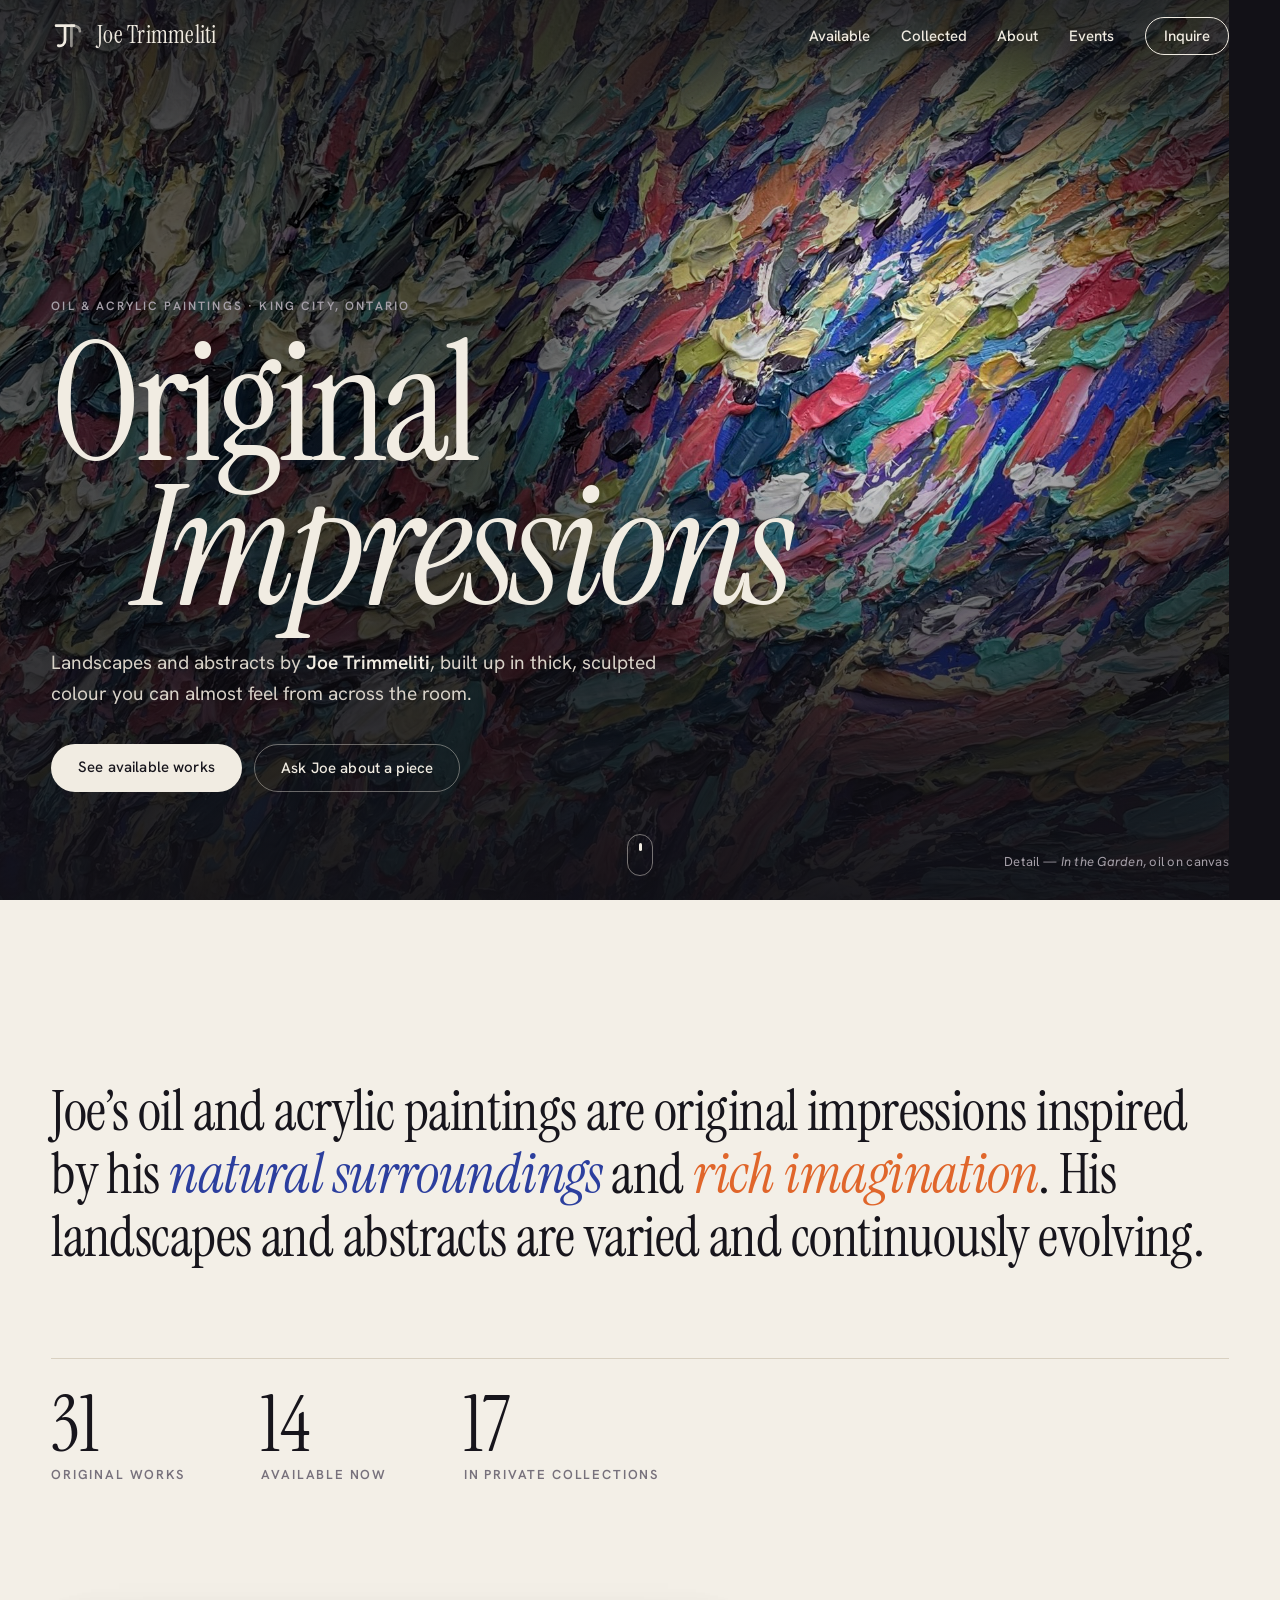
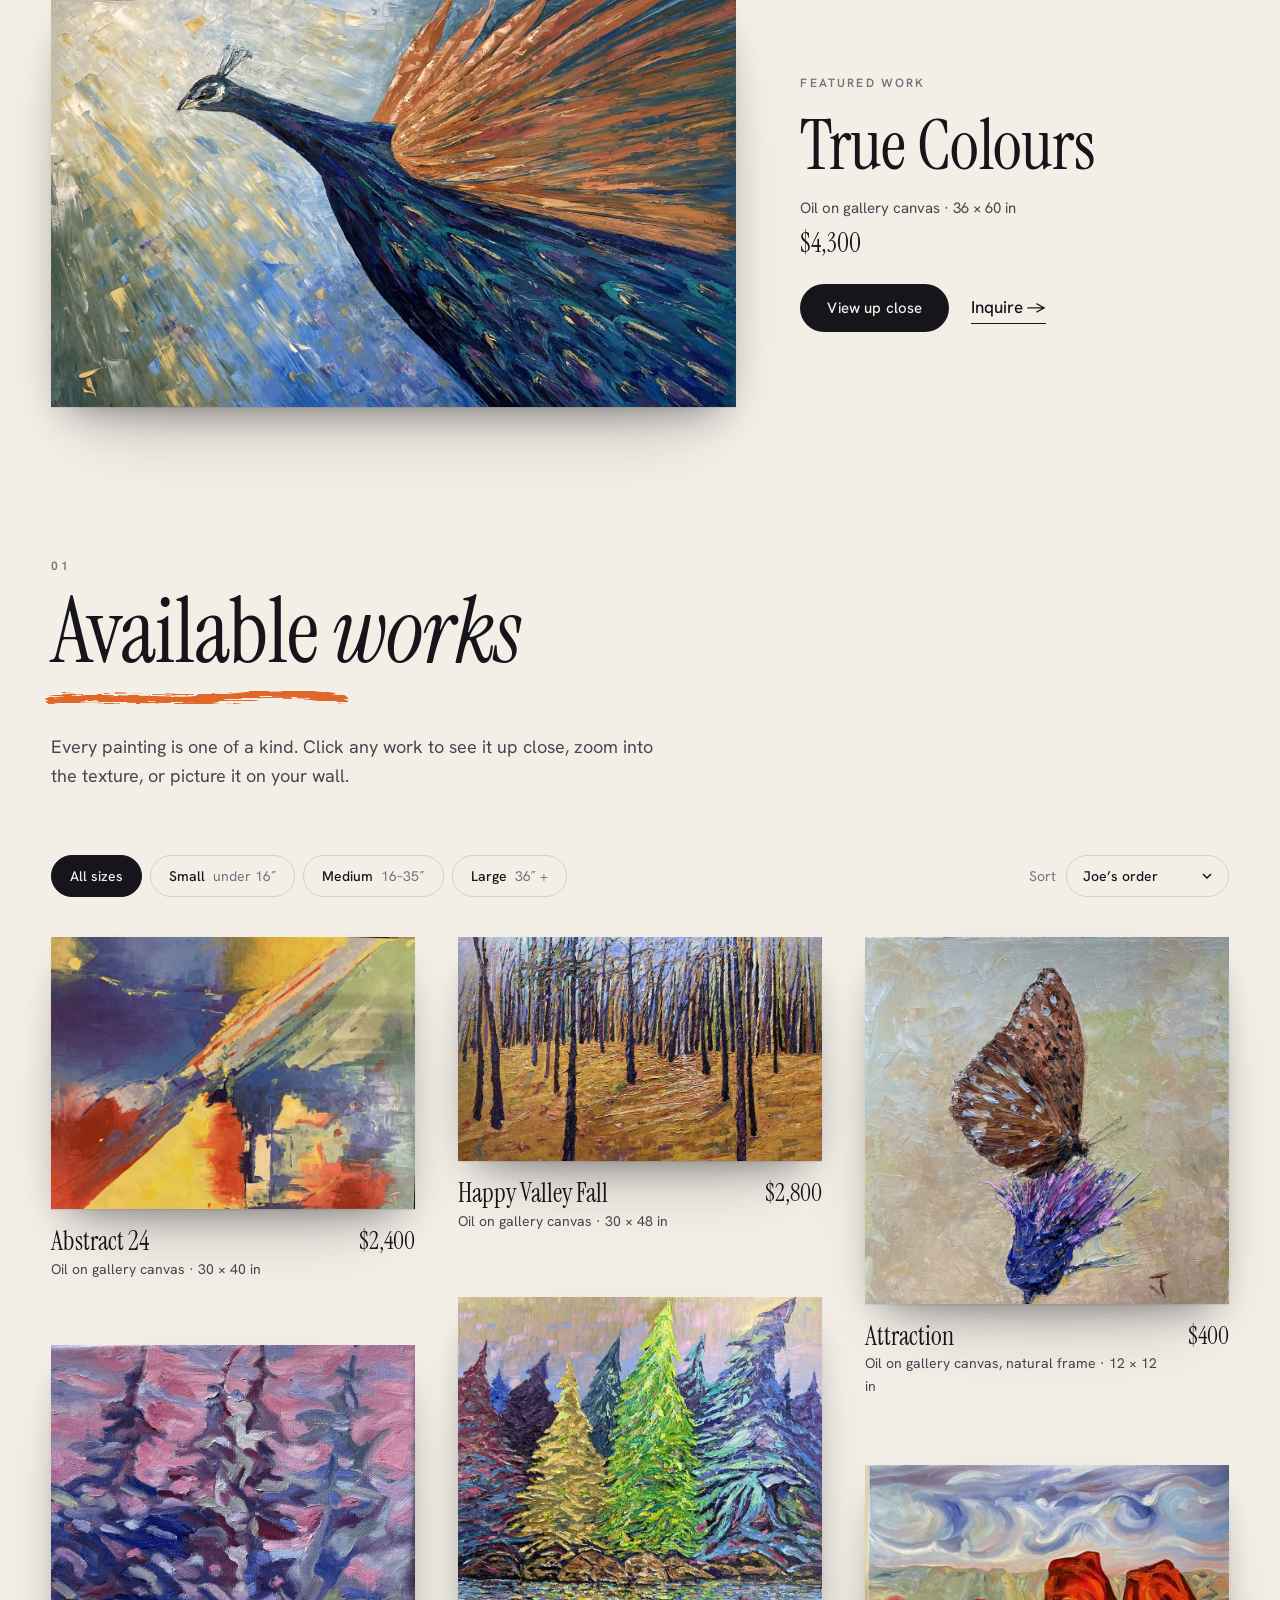
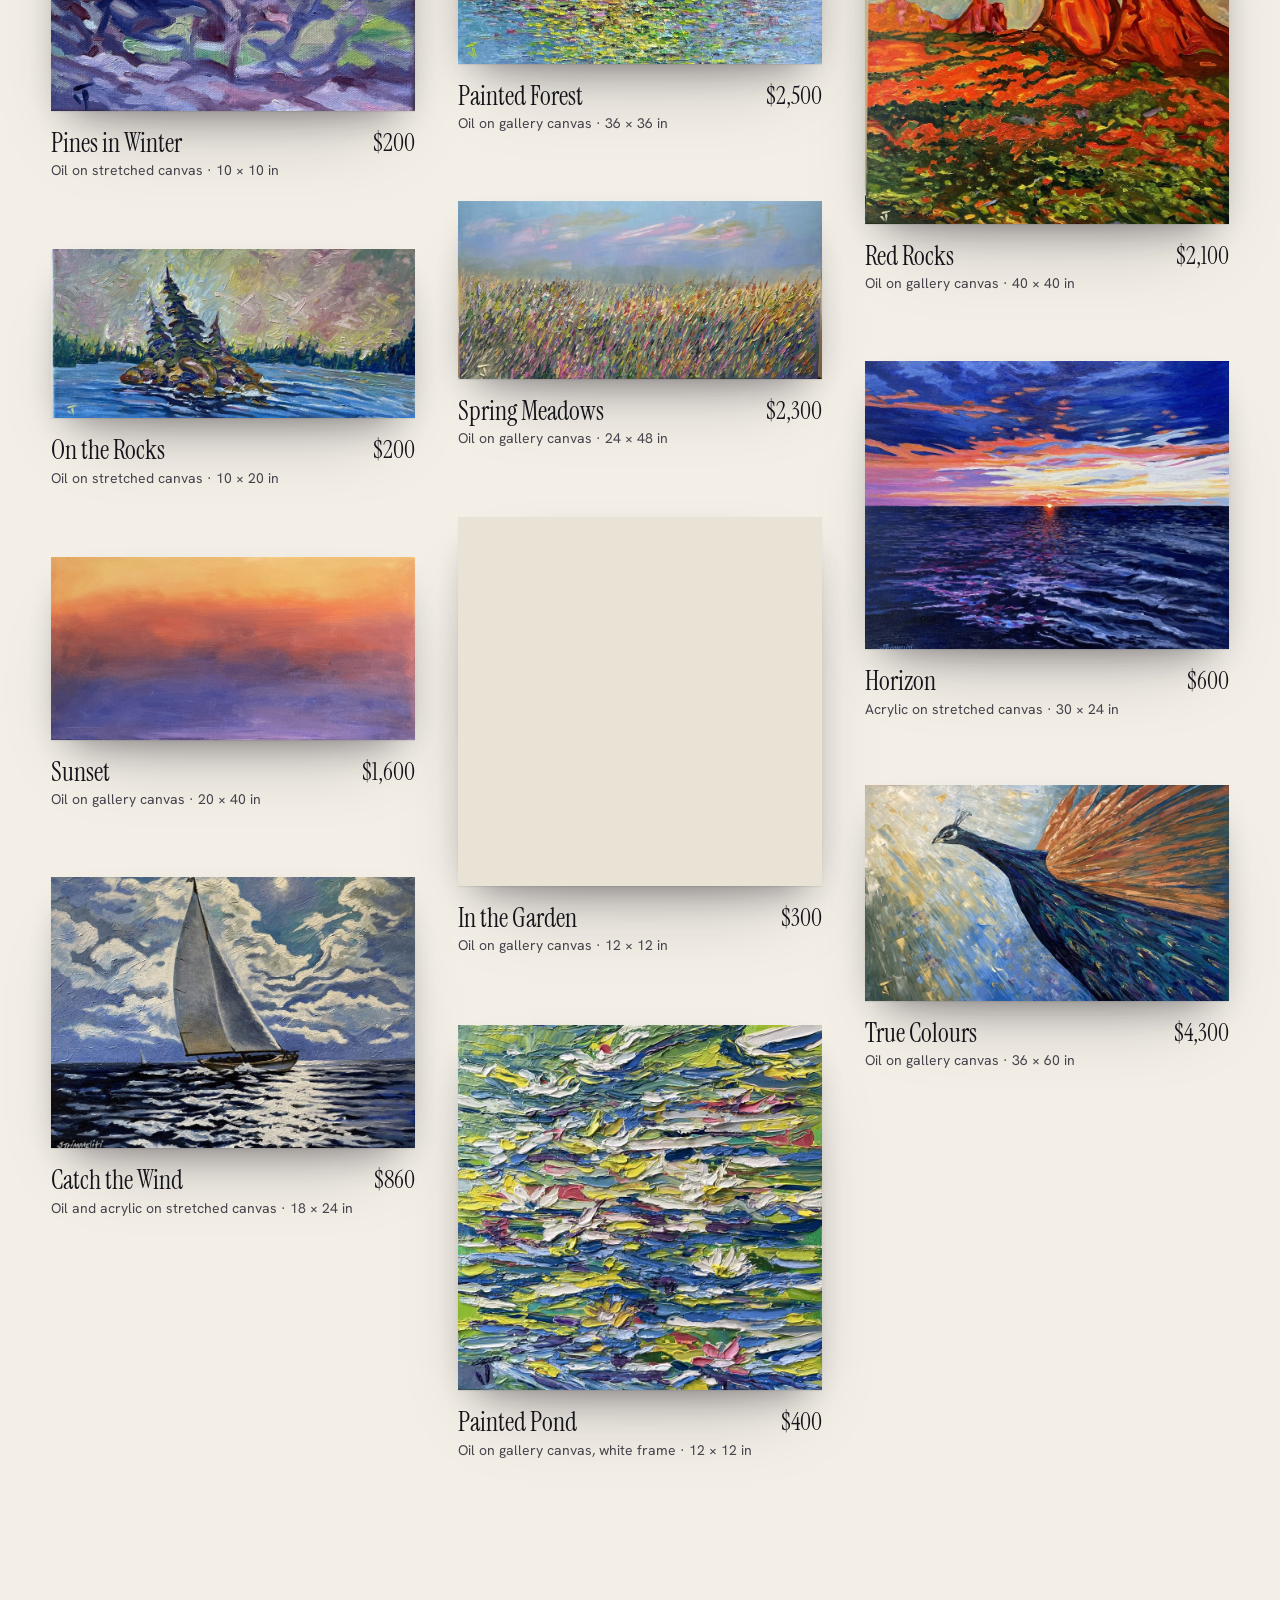
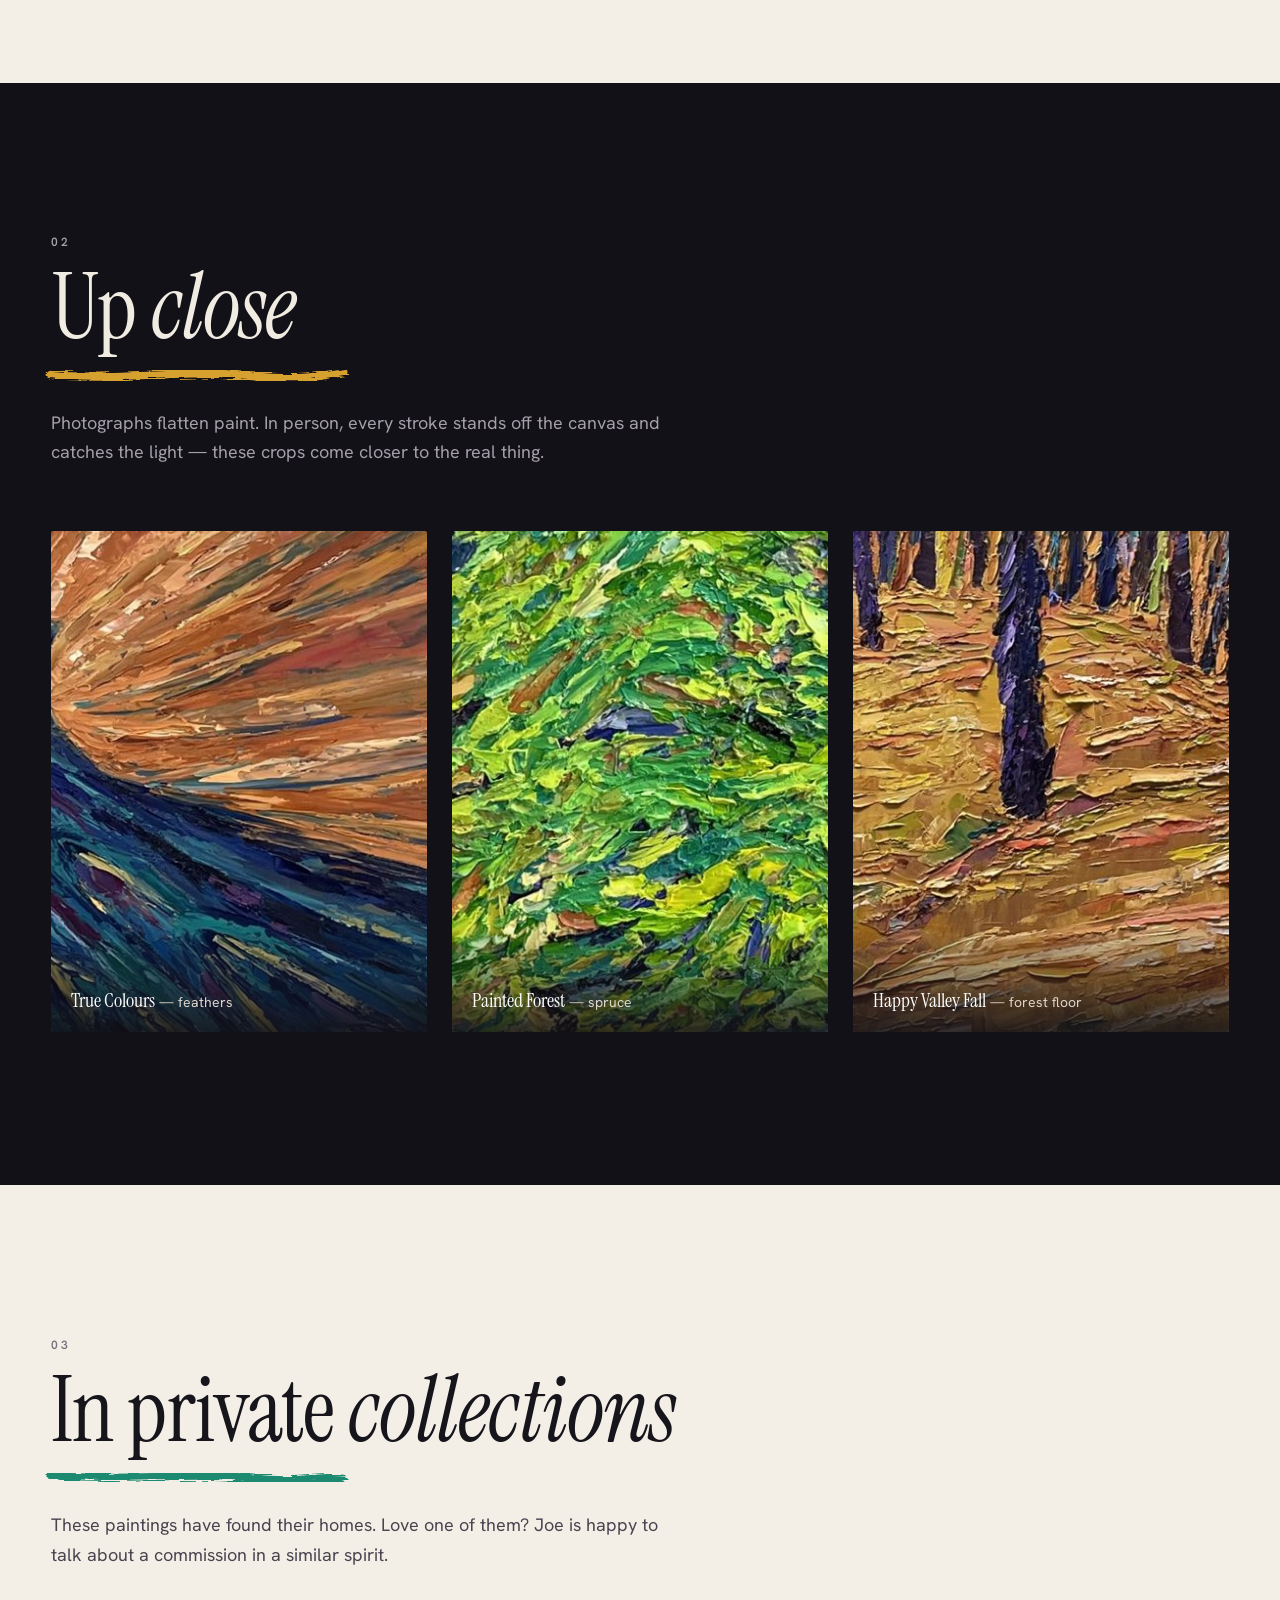
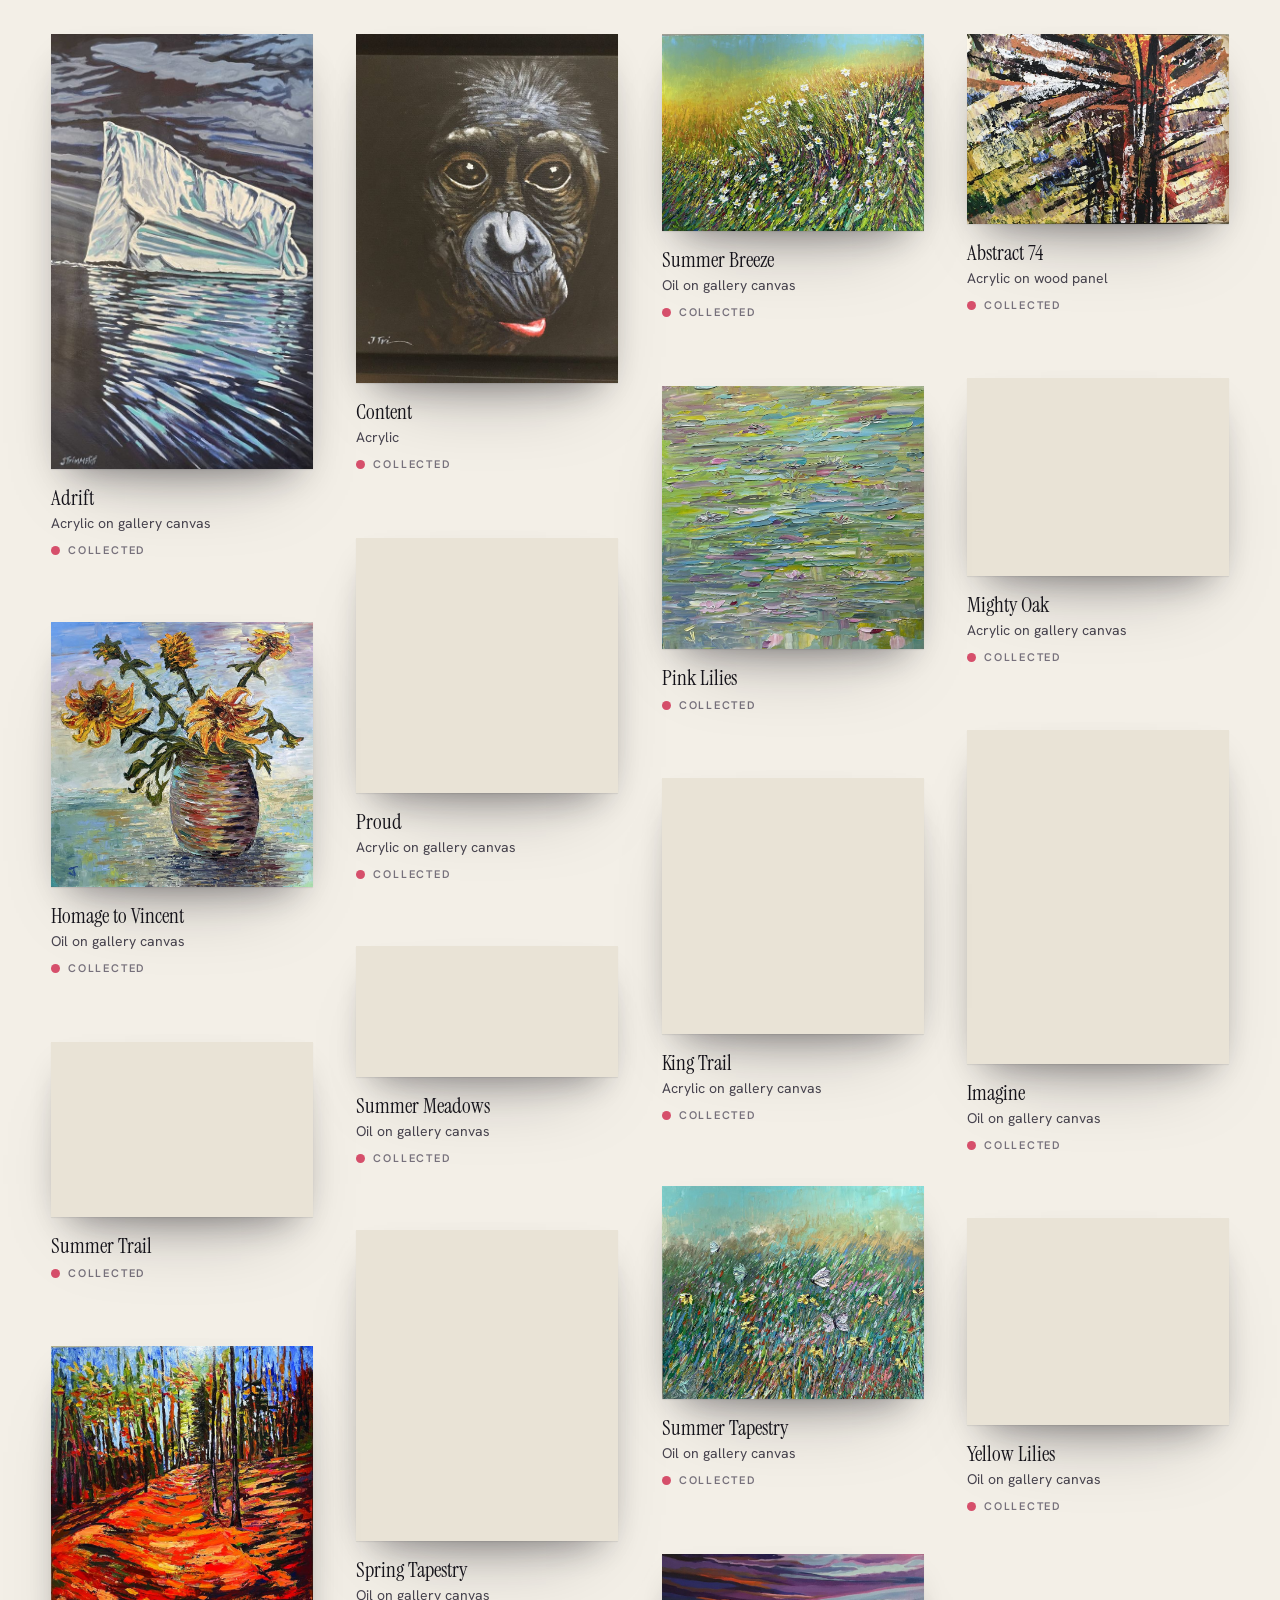
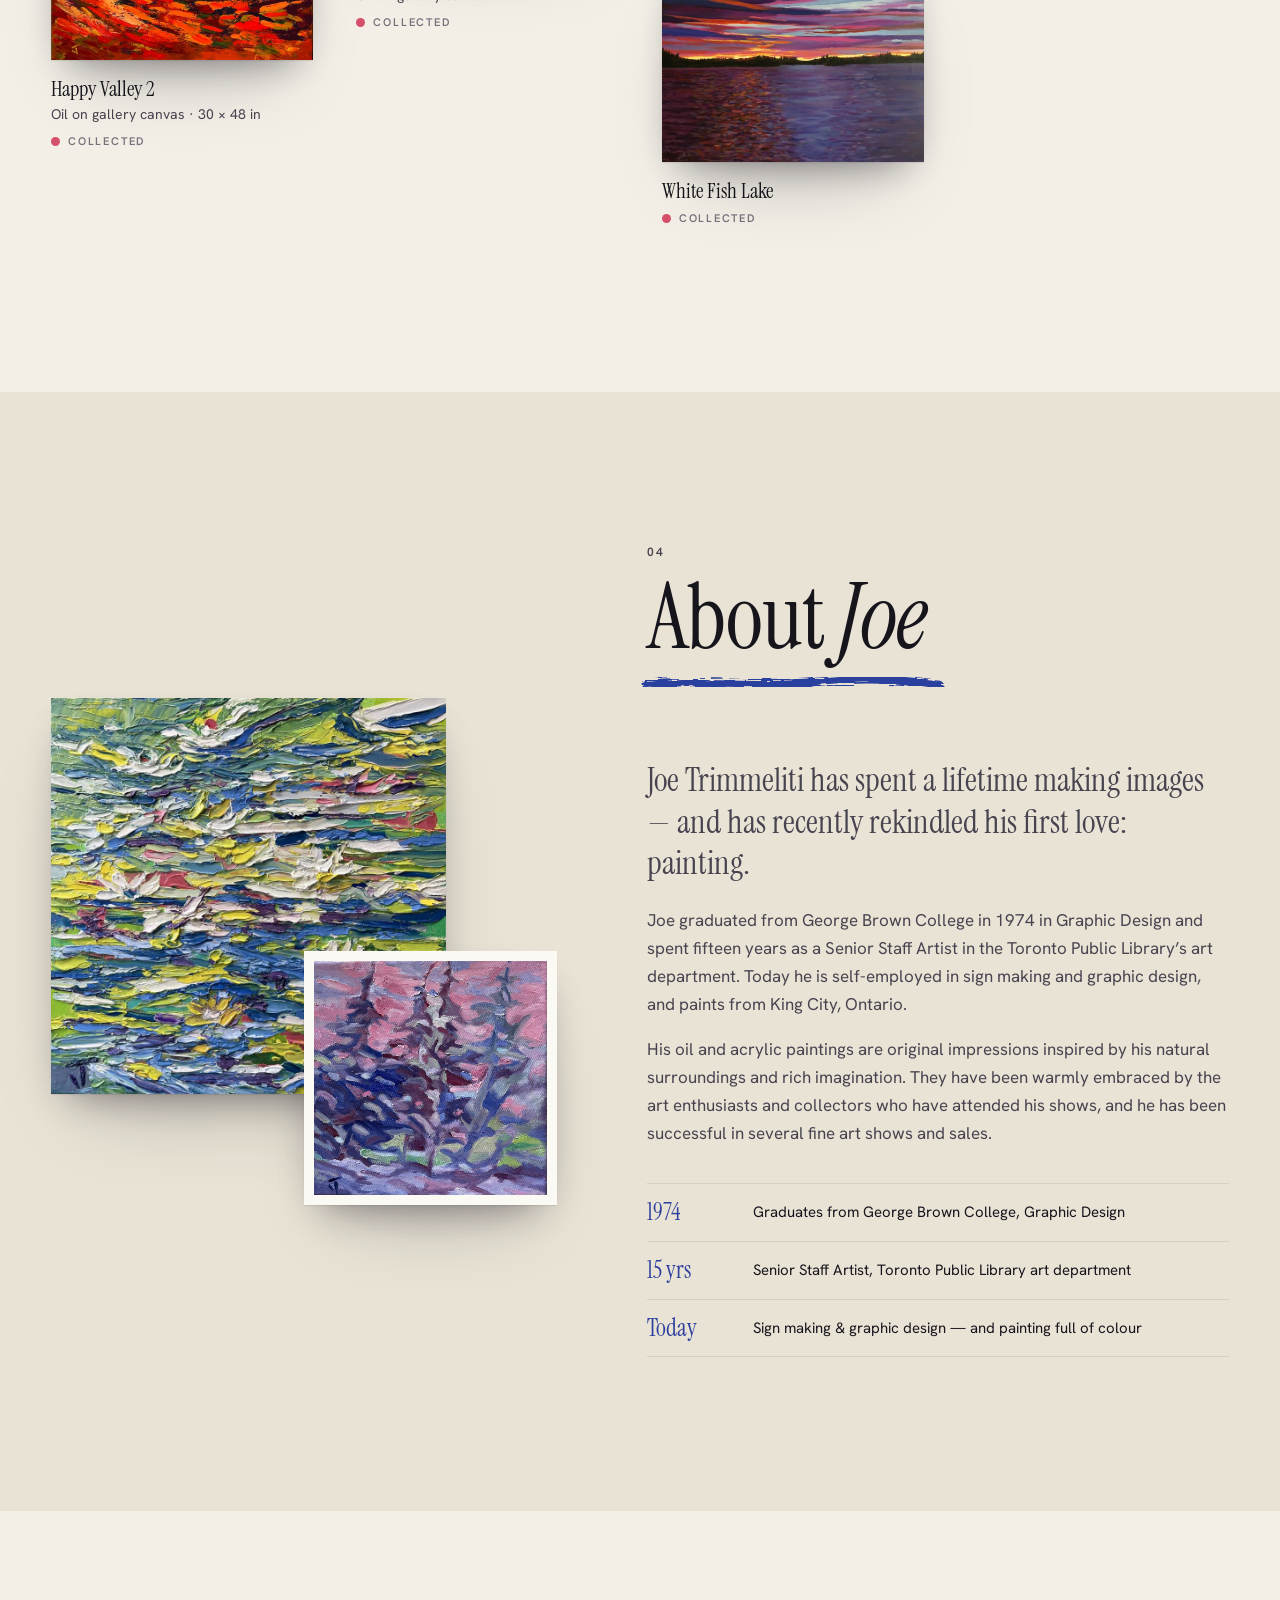
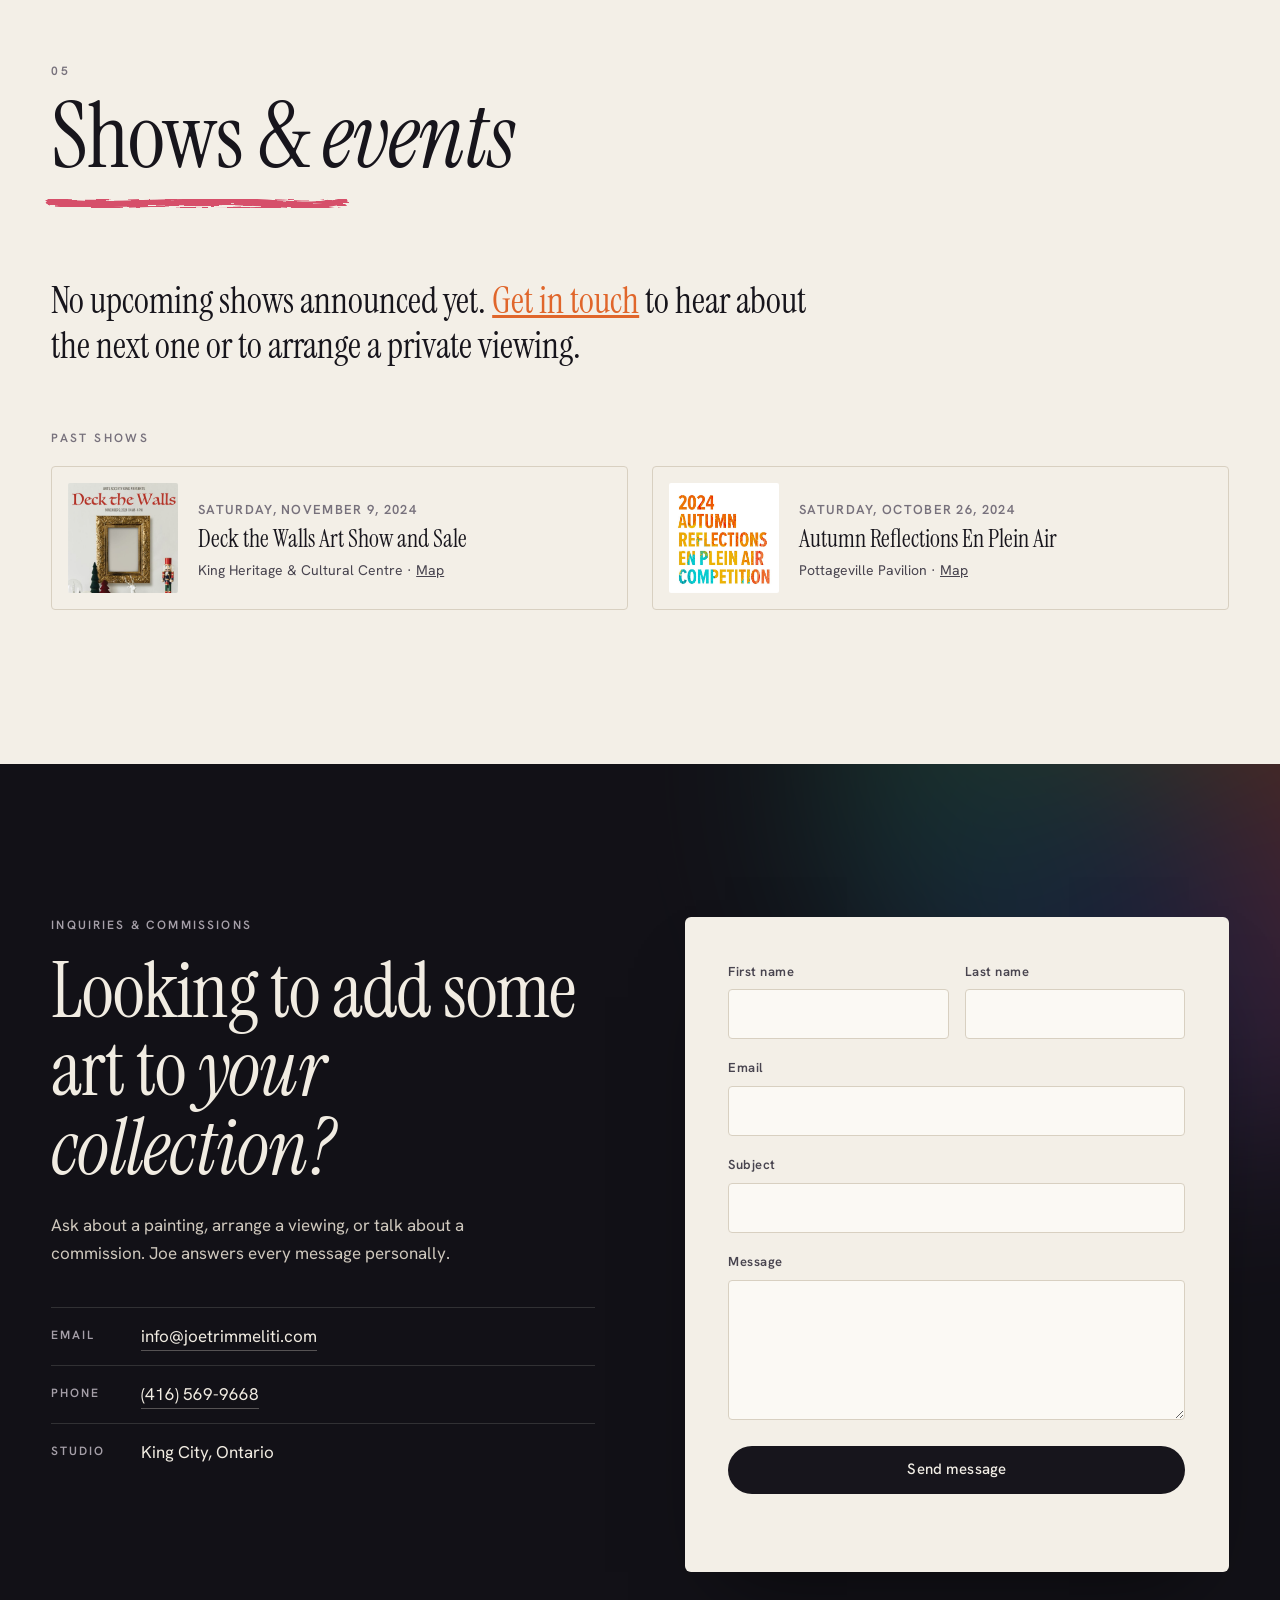
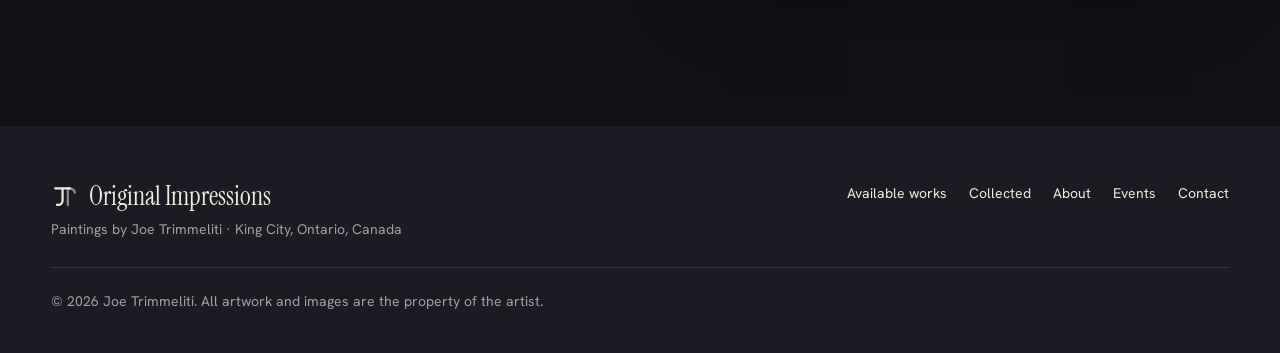
==== index.html @ e1bfbe5d "Redesigned portfolio site for Joe Trimmeliti with private studio admin Gallery of all 31 paintings w" ====
<!doctype html>
<html lang="en-CA">
<head>
<meta charset="utf-8">
<meta name="viewport" content="width=device-width, initial-scale=1">
<title>Joe Trimmeliti — Original Oil &amp; Acrylic Paintings | King City, Ontario Artist</title>
<meta name="description" content="Original oil and acrylic paintings by Joe Trimmeliti, a King City, Ontario artist. Vivid, heavily textured landscapes and abstracts — view available works, prices and sizes, and inquire to purchase.">
<meta name="keywords" content="Joe Trimmeliti, King City artist, Ontario painter, original oil paintings, acrylic paintings, impasto landscape painting, abstract art Ontario, buy original art Canada">
<meta name="author" content="Joe Trimmeliti">
<meta name="robots" content="index, follow, max-image-preview:large">
<link rel="canonical" href="https://joetrimmeliti.com/">
<meta name="theme-color" content="#121117">
<meta name="geo.region" content="CA-ON">
<meta name="geo.placename" content="King City">

<meta property="og:type" content="website">
<meta property="og:site_name" content="Original Impressions by Joe Trimmeliti">
<meta property="og:title" content="Original Impressions — Paintings by Joe Trimmeliti">
<meta property="og:description" content="Vivid, heavily textured oil and acrylic landscapes and abstracts by King City, Ontario artist Joe Trimmeliti.">
<meta property="og:url" content="https://joetrimmeliti.com/">
<meta property="og:image" content="https://joetrimmeliti.com/img/og.jpg">
<meta property="og:image:width" content="1200">
<meta property="og:image:height" content="630">
<meta property="og:locale" content="en_CA">
<meta name="twitter:card" content="summary_large_image">
<meta name="twitter:title" content="Original Impressions — Paintings by Joe Trimmeliti">
<meta name="twitter:description" content="Vivid, heavily textured oil and acrylic landscapes and abstracts from King City, Ontario.">
<meta name="twitter:image" content="https://joetrimmeliti.com/img/og.jpg">

<link rel="icon" href="img/favicon.svg" type="image/svg+xml">
<link rel="apple-touch-icon" href="img/apple-touch-icon.png">
<link rel="preconnect" href="https://fonts.googleapis.com">
<link rel="preconnect" href="https://fonts.gstatic.com" crossorigin>
<link href="https://fonts.googleapis.com/css2?family=Hanken+Grotesk:wght@400;500;600&family=Instrument+Serif:ital@0;1&display=swap" rel="stylesheet">
<link rel="preload" as="image" href="img/art/full/_banner.jpg" fetchpriority="high">
<link rel="stylesheet" href="css/site.css">

<script type="application/ld+json">
{
  "@context": "https://schema.org",
  "@graph": [
    {
      "@type": "Person",
      "@id": "https://joetrimmeliti.com/#joe",
      "name": "Joe Trimmeliti",
      "jobTitle": "Painter",
      "description": "Oil and acrylic painter of landscapes and abstracts based in King City, Ontario.",
      "url": "https://joetrimmeliti.com/",
      "email": "mailto:info@joetrimmeliti.com",
      "telephone": "+1-416-569-9668",
      "alumniOf": { "@type": "CollegeOrUniversity", "name": "George Brown College" },
      "address": { "@type": "PostalAddress", "addressLocality": "King City", "addressRegion": "ON", "addressCountry": "CA" },
      "knowsAbout": ["Oil painting", "Acrylic painting", "Landscape painting", "Abstract art", "Graphic design"]
    },
    {
      "@type": "WebSite",
      "@id": "https://joetrimmeliti.com/#site",
      "url": "https://joetrimmeliti.com/",
      "name": "Original Impressions by Joe Trimmeliti",
      "publisher": { "@id": "https://joetrimmeliti.com/#joe" },
      "inLanguage": "en-CA"
    }
  ]
}
</script>
</head>
<body>
<a class="skip" href="#works">Skip to the paintings</a>

<!-- shared SVG filter: gives drawn strokes a ragged, painted edge -->
<svg width="0" height="0" style="position:absolute" aria-hidden="true">
  <filter id="rough" x="-5%" y="-30%" width="110%" height="160%">
    <feTurbulence type="fractalNoise" baseFrequency="0.035 0.6" numOctaves="3" seed="7"/>
    <feDisplacementMap in="SourceGraphic" scale="9"/>
  </filter>
</svg>

<header class="site-head" id="top">
  <a class="brand" href="#top" aria-label="Joe Trimmeliti — home">
    <svg class="brand-mark" viewBox="0 0 40 40" aria-hidden="true"><use href="#jt"/></svg>
    <span class="brand-name">Joe Trimmeliti</span>
  </a>
  <nav class="nav" aria-label="Main">
    <button class="nav-toggle" aria-expanded="false" aria-controls="nav-list"><span></span><span></span><span class="sr">Menu</span></button>
    <ul id="nav-list">
      <li><a href="#works">Available</a></li>
      <li><a href="#collected">Collected</a></li>
      <li><a href="#about">About</a></li>
      <li><a href="#events">Events</a></li>
      <li><a class="nav-cta" href="#contact">Inquire</a></li>
    </ul>
  </nav>
</header>

<svg width="0" height="0" style="position:absolute" aria-hidden="true">
  <symbol id="jt" viewBox="0 0 40 40">
    <path d="M6 9h21M16.5 9v17c0 5-3.5 7.5-8 6.5" fill="none" stroke="currentColor" stroke-width="3.2" stroke-linecap="round"/>
    <path d="M24 9v24M24 9c6 0 10 2 10 6.5" fill="none" stroke="currentColor" stroke-width="3.2" stroke-linecap="round" opacity=".55"/>
  </symbol>
</svg>

<main>
  <!-- HERO: the painting is dimmed like a gallery after hours; a lamp follows the visitor -->
  <section class="hero" aria-labelledby="hero-title">
    <div class="hero-art" aria-hidden="true">
      <img class="hero-dim" src="img/art/full/_banner.jpg" alt="" fetchpriority="high">
      <img class="hero-lit" src="img/art/full/_banner.jpg" alt="">
    </div>
    <div class="hero-copy">
      <p class="eyebrow">Oil &amp; acrylic paintings · King City, Ontario</p>
      <h1 id="hero-title"><span class="h-line">Original</span> <em class="h-line">Impressions</em></h1>
      <p class="hero-sub">Landscapes and abstracts by <strong>Joe Trimmeliti</strong>, built up in thick, sculpted colour you can almost feel from across the room.</p>
      <div class="hero-actions">
        <a class="btn btn-light" href="#works">See available works</a>
        <a class="btn btn-ghost" href="#contact">Ask Joe about a piece</a>
      </div>
    </div>
    <p class="hero-caption">Detail — <em>In the Garden</em>, oil on canvas</p>
    <a class="hero-scroll" href="#statement" aria-label="Scroll down"><span></span></a>
  </section>

  <section class="statement" id="statement">
    <div class="wrap">
      <p class="statement-text reveal">Joe’s oil and acrylic paintings are original impressions inspired by his <em>natural surroundings</em> and <em>rich imagination</em>. His landscapes and abstracts are varied and continuously evolving.</p>
      <dl class="stats reveal">
        <div><dt>Original works</dt><dd data-stat="total">31</dd></div>
        <div><dt>Available now</dt><dd data-stat="available">14</dd></div>
        <div><dt>In private collections</dt><dd data-stat="sold">17</dd></div>
      </dl>
    </div>
  </section>

  <!-- FEATURED piece, chosen in the admin -->
  <section class="featured" id="featured" aria-labelledby="featured-title" hidden>
    <div class="featured-frame reveal">
      <button class="featured-img" type="button" data-open="">
        <img alt="" loading="lazy" decoding="async">
      </button>
    </div>
    <div class="featured-label reveal">
      <p class="eyebrow">Featured work</p>
      <h2 id="featured-title"></h2>
      <p class="label-meta"></p>
      <p class="label-price"></p>
      <div class="featured-actions">
        <button class="btn btn-dark" type="button" data-open="">View up close</button>
        <a class="link-arrow" href="#contact" data-inquire="">Inquire</a>
      </div>
    </div>
  </section>

  <section class="works" id="works" aria-labelledby="works-title">
    <div class="wrap">
      <header class="section-head">
        <p class="section-no">01</p>
        <h2 id="works-title">Available <em>works</em></h2>
        <svg class="paint-stroke" viewBox="0 0 300 24" preserveAspectRatio="none" aria-hidden="true"><path d="M4 14 C60 6 120 18 180 10 S270 8 296 12" /></svg>
        <p class="section-lede">Every painting is one of a kind. Click any work to see it up close, zoom into the texture, or picture it on your wall.</p>
      </header>

      <div class="toolbar" role="group" aria-label="Filter paintings">
        <div class="chips" data-filter="size">
          <button type="button" class="chip is-on" data-value="all">All sizes</button>
          <button type="button" class="chip" data-value="small">Small <span>under 16″</span></button>
          <button type="button" class="chip" data-value="medium">Medium <span>16–35″</span></button>
          <button type="button" class="chip" data-value="large">Large <span>36″ +</span></button>
        </div>
        <label class="sort">
          <span>Sort</span>
          <select id="sort">
            <option value="curated">Joe’s order</option>
            <option value="price-asc">Price, low to high</option>
            <option value="price-desc">Price, high to low</option>
          </select>
        </label>
      </div>

      <ul class="gallery" id="gallery-available" aria-live="polite"></ul>
      <p class="gallery-empty" hidden>No paintings in that size right now — <a href="#contact">ask Joe</a> about what’s on the easel.</p>
    </div>
  </section>

  <!-- UP CLOSE: macro crops that show off the paint itself -->
  <section class="closeup" aria-labelledby="closeup-title">
    <div class="wrap">
      <header class="section-head section-head-light">
        <p class="section-no">02</p>
        <h2 id="closeup-title">Up <em>close</em></h2>
        <svg class="paint-stroke" viewBox="0 0 300 24" preserveAspectRatio="none" aria-hidden="true"><path d="M4 12 C70 18 130 6 190 12 S260 16 296 9" /></svg>
        <p class="section-lede">Photographs flatten paint. In person, every stroke stands off the canvas and catches the light — these crops come closer to the real thing.</p>
      </header>
      <div class="closeup-grid">
        <figure class="macro reveal" style="--src:url(../img/art/full/true-colours.jpg);--pos:62% 40%"><figcaption><em>True Colours</em> — feathers</figcaption></figure>
        <figure class="macro reveal" style="--src:url(../img/art/full/painted-forest.jpg);--pos:52% 55%"><figcaption><em>Painted Forest</em> — spruce</figcaption></figure>
        <figure class="macro reveal" style="--src:url(../img/art/full/happy-valley-fall.jpg);--pos:48% 72%"><figcaption><em>Happy Valley Fall</em> — forest floor</figcaption></figure>
      </div>
    </div>
  </section>

  <section class="collected" id="collected" aria-labelledby="collected-title">
    <div class="wrap">
      <header class="section-head">
        <p class="section-no">03</p>
        <h2 id="collected-title">In private <em>collections</em></h2>
        <svg class="paint-stroke" viewBox="0 0 300 24" preserveAspectRatio="none" aria-hidden="true"><path d="M4 10 C80 16 140 6 200 13 S270 10 296 14" /></svg>
        <p class="section-lede">These paintings have found their homes. Love one of them? Joe is happy to talk about a commission in a similar spirit.</p>
      </header>
      <ul class="gallery gallery-sold" id="gallery-sold"></ul>
    </div>
  </section>

  <section class="about" id="about" aria-labelledby="about-title">
    <div class="wrap about-grid">
      <figure class="about-art reveal">
        <img src="img/art/thumb/painted-pond.jpg" alt="Painted Pond, a small square oil painting by Joe Trimmeliti" loading="lazy" decoding="async" width="896" height="900">
        <img src="img/art/thumb/pines-in-winter.jpg" alt="Pines in Winter, oil on stretched canvas by Joe Trimmeliti" loading="lazy" decoding="async" width="895" height="900">
      </figure>
      <div class="about-copy">
        <header class="section-head">
          <p class="section-no">04</p>
          <h2 id="about-title">About <em>Joe</em></h2>
          <svg class="paint-stroke" viewBox="0 0 300 24" preserveAspectRatio="none" aria-hidden="true"><path d="M4 13 C50 7 120 16 170 10 S260 7 296 13" /></svg>
        </header>
        <p class="lead">Joe Trimmeliti has spent a lifetime making images — and has recently rekindled his first love: painting.</p>
        <p>Joe graduated from George Brown College in 1974 in Graphic Design and spent fifteen years as a Senior Staff Artist in the Toronto Public Library’s art department. Today he is self-employed in sign making and graphic design, and paints from King City, Ontario.</p>
        <p>His oil and acrylic paintings are original impressions inspired by his natural surroundings and rich imagination. They have been warmly embraced by the art enthusiasts and collectors who have attended his shows, and he has been successful in several fine art shows and sales.</p>
        <ol class="timeline">
          <li><span>1974</span>Graduates from George Brown College, Graphic Design</li>
          <li><span>15 yrs</span>Senior Staff Artist, Toronto Public Library art department</li>
          <li><span>Today</span>Sign making &amp; graphic design — and painting full of colour</li>
        </ol>
      </div>
    </div>
  </section>

  <section class="events" id="events" aria-labelledby="events-title">
    <div class="wrap">
      <header class="section-head">
        <p class="section-no">05</p>
        <h2 id="events-title">Shows &amp; <em>events</em></h2>
        <svg class="paint-stroke" viewBox="0 0 300 24" preserveAspectRatio="none" aria-hidden="true"><path d="M4 11 C60 17 140 7 210 12 S270 15 296 10" /></svg>
      </header>
      <div class="events-upcoming" id="events-upcoming"></div>
      <h3 class="events-sub">Past shows</h3>
      <ul class="events-past" id="events-past"></ul>
    </div>
  </section>

  <section class="contact" id="contact" aria-labelledby="contact-title">
    <div class="wrap contact-grid">
      <div class="contact-copy">
        <p class="eyebrow">Inquiries &amp; commissions</p>
        <h2 id="contact-title">Looking to add some art to <em>your collection?</em></h2>
        <p>Ask about a painting, arrange a viewing, or talk about a commission. Joe answers every message personally.</p>
        <ul class="contact-direct">
          <li><span>Email</span><a href="mailto:info@joetrimmeliti.com">info@joetrimmeliti.com</a></li>
          <li><span>Phone</span><a href="tel:+14165699668">(416) 569-9668</a></li>
          <li><span>Studio</span>King City, Ontario</li>
        </ul>
      </div>

      <form class="contact-form" id="contact-form" novalidate>
        <div class="field-row">
          <label class="field"><span>First name</span><input name="first_name" autocomplete="given-name" required></label>
          <label class="field"><span>Last name</span><input name="last_name" autocomplete="family-name" required></label>
        </div>
        <label class="field"><span>Email</span><input name="email" type="email" autocomplete="email" required></label>
        <label class="field"><span>Subject</span><input name="subject" id="f-subject" required></label>
        <label class="field"><span>Message</span><textarea name="message" rows="5" required></textarea></label>
        <input type="text" name="_honey" class="hp" tabindex="-1" autocomplete="off" aria-hidden="true">
        <button class="btn btn-dark btn-wide" type="submit">Send message</button>
        <p class="form-status" role="status" aria-live="polite"></p>
      </form>
    </div>
  </section>
</main>

<footer class="site-foot">
  <div class="wrap foot-grid">
    <div>
      <p class="foot-brand"><svg viewBox="0 0 40 40" aria-hidden="true"><use href="#jt"/></svg> Original Impressions</p>
      <p class="foot-small">Paintings by Joe Trimmeliti · King City, Ontario, Canada</p>
    </div>
    <nav aria-label="Footer">
      <a href="#works">Available works</a>
      <a href="#collected">Collected</a>
      <a href="#about">About</a>
      <a href="#events">Events</a>
      <a href="#contact">Contact</a>
    </nav>
    <p class="foot-small">© <span id="year">2026</span> Joe Trimmeliti. All artwork and images are the property of the artist.</p>
  </div>
</footer>

<!-- LIGHTBOX -->
<div class="lightbox" id="lightbox" role="dialog" aria-modal="true" aria-labelledby="lb-title" hidden>
  <div class="lb-bg"></div>
  <button class="lb-close" type="button" aria-label="Close">×</button>
  <button class="lb-nav lb-prev" type="button" aria-label="Previous painting">‹</button>
  <button class="lb-nav lb-next" type="button" aria-label="Next painting">›</button>
  <div class="lb-stage">
    <div class="lb-view lb-view-art">
      <div class="lb-zoom" tabindex="0" aria-label="Click to zoom into the paint texture">
        <img class="lb-img" alt="">
      </div>
    </div>
    <div class="lb-view lb-view-room" hidden>
      <div class="room">
        <div class="room-wall">
          <img class="room-art" alt="">
          <svg class="room-sofa" viewBox="0 0 840 300" aria-hidden="true">
            <rect x="40" y="60" width="760" height="150" rx="34" fill="#4b4f5c"/>
            <rect x="0" y="120" width="110" height="140" rx="38" fill="#3f434f"/>
            <rect x="730" y="120" width="110" height="140" rx="38" fill="#3f434f"/>
            <rect x="80" y="170" width="680" height="90" rx="20" fill="#565b69"/>
            <rect x="96" y="260" width="16" height="36" rx="4" fill="#2b2a2e"/>
            <rect x="728" y="260" width="16" height="36" rx="4" fill="#2b2a2e"/>
          </svg>
          <div class="room-floor"></div>
        </div>
        <p class="room-note">Shown to scale above an 84″ sofa.</p>
      </div>
    </div>
  </div>
  <aside class="lb-label">
    <p class="lb-count"></p>
    <h2 id="lb-title"></h2>
    <p class="label-meta lb-meta"></p>
    <p class="label-price lb-price"></p>
    <div class="lb-actions">
      <button class="btn btn-light lb-inquire" type="button">Inquire about this piece</button>
      <div class="lb-toggle" role="group" aria-label="View">
        <button type="button" class="is-on" data-view="art">Painting</button>
        <button type="button" data-view="room">On a wall</button>
      </div>
    </div>
    <p class="lb-hint">Click the painting to zoom into the paint.</p>
  </aside>
</div>

<script src="js/site.js" defer></script>
</body>
</html>
---- css/site.css ----
/* Original Impressions — Joe Trimmeliti
   Gallery plaster walls, ink type; the paintings supply all the colour. */

:root {
  --wall: #f3efe7;
  --wall-2: #e9e3d6;
  --ink: #17151c;
  --ink-2: #48444f;
  --muted: #77717c;
  --line: #d8d0c1;
  --night: #121117;
  --night-2: #1c1a22;
  --on-night: #f1ece2;
  --on-night-muted: #a59fa8;

  /* pigments, pulled from the paintings */
  --ultramarine: #2c3f9e;
  --cadmium: #e0662b;
  --viridian: #1d8a6f;
  --rose: #d64f6b;
  --ochre: #d6a12f;

  --serif: "Instrument Serif", "Iowan Old Style", Georgia, serif;
  --sans: "Hanken Grotesk", system-ui, -apple-system, "Segoe UI", sans-serif;

  --gutter: clamp(16px, 4vw, 56px);
  --max: 1320px;
  --ease: cubic-bezier(.2, .7, .1, 1);
  --frame-shadow: 0 1px 1px rgba(23, 21, 28, .08), 0 18px 36px -18px rgba(23, 21, 28, .45), 0 40px 80px -40px rgba(23, 21, 28, .35);
}

*, *::before, *::after { box-sizing: border-box; }
html { scroll-behavior: smooth; -webkit-text-size-adjust: 100%; }
body {
  margin: 0;
  background: var(--wall);
  color: var(--ink);
  font: 400 17px/1.65 var(--sans);
  -webkit-font-smoothing: antialiased;
  overflow-x: hidden;
}
img { max-width: 100%; height: auto; display: block; }
a { color: inherit; }
button { font: inherit; color: inherit; cursor: pointer; }
em { font-style: italic; }
h1, h2, h3 { font-family: var(--serif); font-weight: 400; line-height: 1.02; letter-spacing: -.01em; margin: 0; }
h2 em, h1 em { font-style: italic; }
.sr { position: absolute; width: 1px; height: 1px; overflow: hidden; clip: rect(0 0 0 0); }
.skip { position: absolute; left: 12px; top: -60px; z-index: 100; background: var(--ink); color: var(--wall); padding: 10px 16px; border-radius: 4px; }
.skip:focus { top: 12px; }
:focus-visible { outline: 2px solid var(--cadmium); outline-offset: 3px; }

.wrap { width: 100%; max-width: var(--max); margin: 0 auto; padding: 0 var(--gutter); }
.eyebrow { font: 600 12px/1.4 var(--sans); letter-spacing: .18em; text-transform: uppercase; margin: 0 0 18px; color: var(--muted); }

/* ---------- buttons ---------- */
.btn {
  display: inline-flex; align-items: center; justify-content: center; gap: 10px;
  min-height: 48px; padding: 0 26px; border-radius: 999px; border: 1px solid transparent;
  font: 500 15px/1 var(--sans); letter-spacing: .01em; text-decoration: none;
  transition: transform .25s var(--ease), background-color .25s, color .25s, border-color .25s;
}
.btn:hover { transform: translateY(-2px); }
.btn-light { background: var(--on-night); color: var(--ink); }
.btn-light:hover { background: #fff; }
.btn-ghost { border-color: rgba(241, 236, 226, .4); color: var(--on-night); }
.btn-ghost:hover { border-color: var(--on-night); }
.btn-dark { background: var(--ink); color: var(--wall); }
.btn-dark:hover { background: #000; }
.btn-wide { width: 100%; }
.link-arrow { font-weight: 500; text-decoration: none; border-bottom: 1px solid currentColor; padding-bottom: 2px; }
.link-arrow::after { content: " →"; }

/* ---------- header ---------- */
.site-head {
  position: fixed; inset: 0 0 auto 0; z-index: 50;
  display: flex; align-items: center; justify-content: space-between;
  padding: 18px var(--gutter);
  color: var(--on-night);
  transition: background-color .35s, color .35s, padding .35s, box-shadow .35s;
}
.site-head.is-solid {
  background: rgba(243, 239, 231, .9);
  -webkit-backdrop-filter: blur(14px) saturate(1.4); backdrop-filter: blur(14px) saturate(1.4);
  color: var(--ink); padding-top: 12px; padding-bottom: 12px;
  box-shadow: 0 1px 0 var(--line);
}
.brand { display: inline-flex; align-items: center; gap: 12px; text-decoration: none; }
.brand-mark { width: 34px; height: 34px; }
.brand-name { font: 400 24px/1 var(--serif); letter-spacing: .01em; }
.nav ul { list-style: none; display: flex; align-items: center; gap: clamp(14px, 2.4vw, 34px); margin: 0; padding: 0; }
.nav a { text-decoration: none; font-size: 15px; font-weight: 500; position: relative; padding: 6px 0; }
.nav a:not(.nav-cta)::after {
  content: ""; position: absolute; left: 0; right: 0; bottom: 0; height: 2px; border-radius: 2px;
  background: var(--cadmium); transform: scaleX(0); transform-origin: left; transition: transform .3s var(--ease);
}
.nav a:hover::after, .nav a.is-current::after { transform: scaleX(1); }
.nav-cta { border: 1px solid currentColor; border-radius: 999px; padding: 8px 18px !important; }
.nav-toggle { display: none; }

@media (max-width: 760px) {
  .nav-toggle {
    display: grid; place-content: center; gap: 6px; width: 44px; height: 44px;
    background: none; border: 0; padding: 0; position: relative; z-index: 2;
  }
  .nav-toggle span:not(.sr) { display: block; width: 24px; height: 2px; background: currentColor; transition: transform .3s; }
  .nav-toggle[aria-expanded="true"] span:nth-child(1) { transform: translateY(4px) rotate(45deg); }
  .nav-toggle[aria-expanded="true"] span:nth-child(2) { transform: translateY(-4px) rotate(-45deg); }
  .nav ul {
    position: fixed; inset: 0; flex-direction: column; justify-content: center; gap: 22px;
    background: var(--night); color: var(--on-night);
    opacity: 0; pointer-events: none; transition: opacity .3s;
  }
  .nav ul.is-open { opacity: 1; pointer-events: auto; }
  .nav ul a { font: 400 38px/1.1 var(--serif); }
  .nav-cta { font-size: 30px !important; padding: 10px 28px !important; }
  .site-head.menu-open { color: var(--on-night); background: transparent; box-shadow: none; }
}

/* ---------- hero ---------- */
.hero {
  position: relative; min-height: 100svh; min-height: 100vh;
  display: grid; align-items: end;
  background: var(--night); color: var(--on-night);
  overflow: hidden; isolation: isolate;
}
@supports (min-height: 100svh) { .hero { min-height: 100svh; } }
.hero-art { position: absolute; inset: 0; z-index: -1; }
.hero-art img {
  position: absolute; inset: -4%; width: 108%; height: 108%; object-fit: cover;
  animation: drift 40s ease-in-out infinite alternate;
}
.hero-dim { filter: brightness(.34) saturate(.75) contrast(1.05); }
.hero-lit {
  --x: 70%; --y: 40%;
  -webkit-mask-image: radial-gradient(circle at var(--x) var(--y), #000 0, rgba(0,0,0,.85) 9vmax, transparent 30vmax);
          mask-image: radial-gradient(circle at var(--x) var(--y), #000 0, rgba(0,0,0,.85) 9vmax, transparent 30vmax);
  filter: saturate(1.1) contrast(1.05);
}
.hero::after { /* floor-to-text gradient for legibility */
  content: ""; position: absolute; inset: 0; z-index: -1; pointer-events: none;
  background: linear-gradient(180deg, rgba(18,17,23,.55) 0, rgba(18,17,23,0) 22%, rgba(18,17,23,0) 45%, rgba(18,17,23,.88) 100%);
}
@keyframes drift { from { transform: scale(1) translate3d(0,0,0); } to { transform: scale(1.06) translate3d(-1.5%, -1%, 0); } }

.hero-copy { padding: 0 var(--gutter) clamp(72px, 12vh, 140px); max-width: 1100px; }
.hero .eyebrow { color: var(--on-night-muted); }
.hero h1 { font-size: clamp(64px, 13vw, 210px); line-height: .86; letter-spacing: -.03em; }
.hero h1 .h-line { display: inline-block; }
.hero h1 em { display: block; padding-left: .5em; }
.hero-sub { max-width: 34em; font-size: clamp(17px, 1.5vw, 20px); color: #d8d2c8; margin: 28px 0 34px; }
.hero-sub strong { color: var(--on-night); font-weight: 600; }
.hero-actions { display: flex; flex-wrap: wrap; gap: 12px; }
.hero-caption {
  position: absolute; right: var(--gutter); bottom: 28px; margin: 0;
  font-size: 13px; color: var(--on-night-muted); letter-spacing: .02em;
}
.hero-scroll {
  position: absolute; left: 50%; bottom: 24px; width: 26px; height: 42px; margin-left: -13px;
  border: 1.5px solid rgba(241,236,226,.45); border-radius: 14px;
}
.hero-scroll span { position: absolute; left: 50%; top: 8px; width: 3px; height: 8px; margin-left: -1.5px; border-radius: 2px; background: var(--on-night); animation: wheel 1.8s infinite; }
@keyframes wheel { 0% { opacity: 0; transform: translateY(0); } 30% { opacity: 1; } 100% { opacity: 0; transform: translateY(14px); } }

/* staggered entrance */
.hero .eyebrow, .hero h1 .h-line, .hero-sub, .hero-actions { opacity: 0; transform: translateY(24px); animation: rise 1.1s var(--ease) forwards; }
.hero h1 .h-line:nth-child(1) { animation-delay: .15s; }
.hero h1 .h-line:nth-child(2) { animation-delay: .3s; }
.hero-sub { animation-delay: .5s; }
.hero-actions { animation-delay: .65s; }
@keyframes rise { to { opacity: 1; transform: none; } }

@media (max-width: 760px) {
  .hero-caption { display: none; }
  .hero-scroll { display: none; }
  .hero-copy { padding-bottom: 56px; }
}

/* ---------- statement ---------- */
.statement { padding: clamp(90px, 14vw, 180px) 0 clamp(60px, 9vw, 120px); }
.statement-text {
  font: 400 clamp(30px, 4.4vw, 62px)/1.12 var(--serif); letter-spacing: -.01em;
  max-width: 21em; margin: 0;
}
.statement-text em { color: var(--ultramarine); }
.statement-text em + em, .statement-text em:last-of-type { color: var(--cadmium); }
.stats { display: flex; flex-wrap: wrap; gap: clamp(24px, 6vw, 90px); margin: clamp(48px, 7vw, 90px) 0 0; padding-top: 28px; border-top: 1px solid var(--line); }
.stats div { display: flex; flex-direction: column-reverse; }
.stats dt { font-size: 13px; letter-spacing: .14em; text-transform: uppercase; color: var(--muted); font-weight: 600; }
.stats dd { margin: 0; font: 400 clamp(52px, 6vw, 84px)/1 var(--serif); }

/* ---------- section heads ---------- */
.section-head { position: relative; margin-bottom: clamp(36px, 5vw, 64px); max-width: 760px; }
.section-no { font: 600 12px/1 var(--sans); letter-spacing: .2em; color: var(--muted); margin: 0 0 14px; }
.section-head h2 { font-size: clamp(46px, 7vw, 96px); }
.paint-stroke { display: block; width: min(300px, 70%); height: 22px; margin: 10px 0 0 -4px; overflow: visible; }
.paint-stroke path {
  fill: none; stroke: var(--cadmium); stroke-width: 9; stroke-linecap: round; filter: url(#rough);
  stroke-dasharray: 320; stroke-dashoffset: 320; transition: stroke-dashoffset 1.4s var(--ease) .15s;
}
.section-head.is-in .paint-stroke path { stroke-dashoffset: 0; }
#collected .paint-stroke path { stroke: var(--viridian); }
#about .paint-stroke path { stroke: var(--ultramarine); }
#events .paint-stroke path { stroke: var(--rose); }
.closeup .paint-stroke path { stroke: var(--ochre); }
.section-lede { color: var(--ink-2); font-size: 18px; max-width: 34em; margin: 22px 0 0; }

/* ---------- featured ---------- */
.featured {
  display: grid; grid-template-columns: minmax(0, 1.6fr) minmax(0, 1fr); gap: clamp(28px, 5vw, 80px); align-items: center;
  max-width: var(--max); margin: 0 auto clamp(90px, 12vw, 160px); padding: 0 var(--gutter);
}
.featured[hidden] { display: none; }
.featured-img { display: block; width: 100%; padding: 0; border: 0; background: none; cursor: zoom-in; }
.featured-img img { width: 100%; height: auto; box-shadow: var(--frame-shadow); transition: transform .8s var(--ease); }
.featured-img:hover img { transform: scale(1.012); }
.featured-label h2 { font-size: clamp(44px, 5.5vw, 78px); margin-bottom: 14px; }
.featured-actions { display: flex; align-items: center; gap: 22px; margin-top: 28px; flex-wrap: wrap; }
@media (max-width: 860px) { .featured { grid-template-columns: 1fr; } }

/* wall label typography — shared with gallery + lightbox */
.label-meta { margin: 0; color: var(--ink-2); font-size: 15px; }
.label-price { margin: 10px 0 0; font: 400 26px/1 var(--serif); }
.label-price.is-sold { font: 600 12px/1 var(--sans); letter-spacing: .16em; text-transform: uppercase; color: var(--muted); display: inline-flex; align-items: center; gap: 8px; }
.label-price.is-sold::before { content: ""; width: 9px; height: 9px; border-radius: 50%; background: var(--rose); }

/* ---------- toolbar ---------- */
.toolbar { display: flex; flex-wrap: wrap; justify-content: space-between; align-items: center; gap: 16px; margin-bottom: 40px; }
.chips { display: flex; flex-wrap: wrap; gap: 8px; }
.chip {
  min-height: 42px; padding: 0 18px; border-radius: 999px; border: 1px solid var(--line); background: transparent;
  font-size: 14px; font-weight: 500; transition: background-color .2s, color .2s, border-color .2s;
}
.chip span { color: var(--muted); font-weight: 400; margin-left: 4px; }
.chip:hover { border-color: var(--ink); }
.chip.is-on { background: var(--ink); color: var(--wall); border-color: var(--ink); }
.chip.is-on span { color: #b9b2bb; }
.sort { display: inline-flex; align-items: center; gap: 10px; font-size: 14px; color: var(--muted); }
.sort select {
  min-height: 42px; border: 1px solid var(--line); background: transparent; border-radius: 999px; padding: 0 36px 0 16px;
  font: 500 14px var(--sans); color: var(--ink); appearance: none;
  background-image: url("data:image/svg+xml,%3Csvg xmlns='http://www.w3.org/2000/svg' width='10' height='6'%3E%3Cpath d='M1 1l4 4 4-4' fill='none' stroke='%2317151c' stroke-width='1.5'/%3E%3C/svg%3E");
  background-repeat: no-repeat; background-position: right 16px center;
}

/* ---------- gallery (masonry) ---------- */
.works { padding-bottom: clamp(90px, 12vw, 160px); }
/* Grid masonry: JS sets each piece's row span from its real height, so reading order stays left-to-right. */
.gallery {
  list-style: none; margin: 0; padding: 0;
  display: grid; grid-template-columns: repeat(auto-fill, minmax(min(100%, 320px), 1fr));
  grid-auto-rows: 4px; column-gap: clamp(24px, 3.4vw, 52px); align-items: start;
}
.gallery-sold { grid-template-columns: repeat(auto-fill, minmax(min(100%, 230px), 1fr)); }
.piece { padding-bottom: clamp(40px, 5vw, 64px); grid-row-end: span var(--span, 100); }
@media (max-width: 520px) { .gallery-sold { grid-template-columns: 1fr 1fr; column-gap: 16px; } .gallery-sold .piece-title { font-size: 18px; } }
.piece-btn { display: block; width: 100%; padding: 0; border: 0; background: none; text-align: left; cursor: zoom-in; }
.piece-frame {
  position: relative; display: block; overflow: hidden; background: var(--wall-2);
  box-shadow: var(--frame-shadow);
  transition: transform .6s var(--ease), box-shadow .6s var(--ease);
}
.piece-frame img { width: 100%; height: 100%; object-fit: cover; opacity: 0; transition: opacity .8s, transform 1.2s var(--ease); }
.piece-frame img.is-loaded { opacity: 1; }
.piece-btn:hover .piece-frame { transform: translateY(-6px); box-shadow: 0 2px 2px rgba(23,21,28,.08), 0 30px 50px -22px rgba(23,21,28,.5), 0 60px 100px -50px rgba(23,21,28,.4); }
.piece-btn:hover .piece-frame img { transform: scale(1.035); }
.piece-view {
  position: absolute; right: 12px; bottom: 12px; padding: 8px 14px; border-radius: 999px;
  background: rgba(18,17,23,.72); color: #fff; font-size: 13px; font-weight: 500;
  opacity: 0; transform: translateY(6px); transition: opacity .3s, transform .3s var(--ease);
  -webkit-backdrop-filter: blur(6px); backdrop-filter: blur(6px);
}
.piece-btn:hover .piece-view, .piece-btn:focus-visible .piece-view { opacity: 1; transform: none; }
.piece-label { display: grid; grid-template-columns: 1fr auto; gap: 2px 16px; padding-top: 18px; }
.piece-title { font: 400 26px/1.1 var(--serif); grid-column: 1; }
.piece-label .label-meta { grid-column: 1; font-size: 14px; }
.piece-label .label-price { grid-column: 2; grid-row: 1 / span 2; margin: 2px 0 0; font-size: 24px; }
.piece-label .label-price.is-sold { font-size: 11px; }
.gallery-sold .piece-title { font-size: 21px; }
.gallery-sold .piece-label .label-price { grid-row: auto; grid-column: 1; margin-top: 8px; }
.gallery-empty { color: var(--ink-2); }
.piece.is-hidden { display: none; }

/* ---------- close up ---------- */
.closeup { background: var(--night); color: var(--on-night); padding: clamp(90px, 12vw, 160px) 0; }
.section-head-light .section-no, .section-head-light .section-lede { color: var(--on-night-muted); }
.closeup-grid { display: grid; grid-template-columns: repeat(3, 1fr); gap: clamp(14px, 2vw, 28px); }
.macro {
  margin: 0; position: relative; aspect-ratio: 3 / 4; overflow: hidden; border-radius: 2px;
  background: var(--night-2) var(--pos) / 520% auto no-repeat;
  transition: opacity 1s var(--ease), transform 1s var(--ease), background-size 6s var(--ease);
}
.macro.is-in { background-image: var(--src); } /* image only downloads once the section is near */
.macro:hover { background-size: 600% auto; }
.macro figcaption {
  position: absolute; left: 0; right: 0; bottom: 0; padding: 60px 20px 18px;
  background: linear-gradient(0deg, rgba(18,17,23,.85), transparent);
  font-size: 14px; color: #ddd6cc;
}
.macro figcaption em { font: 400 20px var(--serif); color: #fff; }
@media (max-width: 760px) {
  .closeup-grid { grid-template-columns: 1fr; }
  .macro { aspect-ratio: 4 / 3; }
}

/* ---------- collected ---------- */
.collected { padding: clamp(90px, 12vw, 160px) 0 clamp(60px, 8vw, 110px); }

/* ---------- about ---------- */
.about { background: var(--wall-2); padding: clamp(90px, 12vw, 160px) 0; }
.about-grid { display: grid; grid-template-columns: minmax(0, 1fr) minmax(0, 1.15fr); gap: clamp(36px, 7vw, 110px); align-items: center; }
.about-art { margin: 0; position: relative; padding-bottom: 22%; }
.about-art img { box-shadow: var(--frame-shadow); }
.about-art img:first-child { width: 78%; }
.about-art img:last-child { position: absolute; width: 50%; right: 0; bottom: 0; border: 10px solid #fbf9f4; }
.about-copy .lead { font: 400 clamp(26px, 2.6vw, 34px)/1.25 var(--serif); margin: 0 0 22px; }
.about-copy p { color: var(--ink-2); max-width: 36em; }
.timeline { list-style: none; margin: 36px 0 0; padding: 0; border-top: 1px solid var(--line); }
.timeline li { display: grid; grid-template-columns: 90px 1fr; gap: 16px; padding: 16px 0; border-bottom: 1px solid var(--line); font-size: 15px; }
.timeline span { font: 400 24px/1 var(--serif); color: var(--ultramarine); }
@media (max-width: 860px) { .about-grid { grid-template-columns: 1fr; } .about-art { max-width: 520px; } }

/* ---------- events ---------- */
.events { padding: clamp(90px, 12vw, 160px) 0; }
.event-card {
  display: grid; grid-template-columns: auto 1fr auto; gap: 28px; align-items: center;
  padding: 28px; background: #fbf9f4; border-radius: 4px; box-shadow: 0 1px 0 var(--line);
}
.event-date { text-align: center; min-width: 76px; }
.event-date b { display: block; font: 400 52px/1 var(--serif); }
.event-date span { font-size: 12px; letter-spacing: .16em; text-transform: uppercase; font-weight: 600; color: var(--cadmium); }
.event-card h4 { font: 400 28px/1.1 var(--serif); margin: 0 0 6px; }
.event-card p { margin: 0; color: var(--ink-2); font-size: 15px; }
.events-none { font: 400 clamp(26px, 3vw, 36px)/1.25 var(--serif); max-width: 22em; margin: 0; }
.events-none a { color: var(--cadmium); }
.events-sub { font: 600 12px/1 var(--sans); letter-spacing: .2em; text-transform: uppercase; color: var(--muted); margin: 64px 0 22px; }
.events-past { list-style: none; margin: 0; padding: 0; display: grid; grid-template-columns: repeat(auto-fill, minmax(min(100%, 420px), 1fr)); gap: 24px; }
.past {
  display: grid; grid-template-columns: 110px 1fr; gap: 20px; align-items: center;
  padding: 16px; border: 1px solid var(--line); border-radius: 4px;
}
.past img { width: 110px; height: 110px; object-fit: cover; border-radius: 2px; }
.past time { font-size: 13px; font-weight: 600; letter-spacing: .1em; text-transform: uppercase; color: var(--muted); }
.past h4 { font: 400 24px/1.1 var(--serif); margin: 4px 0 6px; }
.past p { margin: 0; font-size: 14px; color: var(--ink-2); }
.past a { color: var(--ink-2); }
@media (max-width: 640px) {
  .event-card { grid-template-columns: auto 1fr; }
  .event-card .btn { grid-column: 1 / -1; }
  .past { grid-template-columns: 84px 1fr; }
  .past img { width: 84px; height: 84px; }
}

/* ---------- contact ---------- */
.contact { background: var(--night); color: var(--on-night); padding: clamp(90px, 12vw, 160px) 0; position: relative; overflow: hidden; }
.contact::before { /* a smear of colour, like a palette edge */
  content: ""; position: absolute; width: 60vmax; height: 60vmax; right: -24vmax; top: -30vmax; border-radius: 50%;
  background: conic-gradient(from 200deg, var(--ultramarine), var(--viridian), var(--ochre), var(--cadmium), var(--rose), var(--ultramarine));
  filter: blur(90px); opacity: .28; pointer-events: none;
}
.contact-grid { position: relative; display: grid; grid-template-columns: minmax(0, 1fr) minmax(0, 1fr); gap: clamp(40px, 7vw, 110px); }
.contact .eyebrow { color: var(--on-night-muted); }
.contact h2 { font-size: clamp(44px, 6vw, 84px); margin-bottom: 24px; }
.contact-copy > p { color: #cfc8bd; max-width: 30em; }
.contact-direct { list-style: none; padding: 0; margin: 40px 0 0; }
.contact-direct li { display: grid; grid-template-columns: 90px 1fr; padding: 14px 0; border-top: 1px solid rgba(241,236,226,.14); font-size: 17px; }
.contact-direct span { font-size: 12px; font-weight: 600; letter-spacing: .16em; text-transform: uppercase; color: var(--on-night-muted); padding-top: 4px; }
.contact-direct a { text-decoration: none; border-bottom: 1px solid rgba(241,236,226,.3); justify-self: start; overflow-wrap: anywhere; }
.contact-direct a:hover { border-color: var(--on-night); }

.contact-form {
  background: var(--wall); color: var(--ink); border-radius: 6px; padding: clamp(24px, 3.4vw, 44px);
  box-shadow: 0 40px 80px -40px rgba(0,0,0,.6);
}
.field-row { display: grid; grid-template-columns: 1fr 1fr; gap: 16px; }
.field { display: block; margin-bottom: 18px; }
.field span { display: block; font-size: 13px; font-weight: 600; letter-spacing: .04em; margin-bottom: 7px; color: var(--ink-2); }
.field input, .field textarea {
  width: 100%; border: 1px solid var(--line); background: #fbf9f4; border-radius: 4px; padding: 13px 14px;
  font: 400 16px/1.4 var(--sans); color: var(--ink); transition: border-color .2s, box-shadow .2s;
}
.field textarea { resize: vertical; min-height: 130px; }
.field input:focus, .field textarea:focus { outline: none; border-color: var(--ink); box-shadow: 0 0 0 3px rgba(224,102,43,.22); }
.field.is-bad input, .field.is-bad textarea { border-color: var(--rose); }
.hp { position: absolute; left: -9999px; width: 1px; height: 1px; opacity: 0; }
.form-status { margin: 14px 0 0; font-size: 15px; min-height: 1.4em; }
.form-status.is-ok { color: var(--viridian); }
.form-status.is-err { color: #b23452; }
@media (max-width: 860px) { .contact-grid { grid-template-columns: 1fr; } }
@media (max-width: 480px) { .field-row { grid-template-columns: 1fr; gap: 0; } }

/* ---------- footer ---------- */
.site-foot { background: var(--night-2); color: var(--on-night-muted); padding: 56px 0 40px; font-size: 14px; }
.foot-grid { display: grid; grid-template-columns: 1fr auto; gap: 26px 40px; align-items: start; }
.foot-brand { display: flex; align-items: center; gap: 10px; font: 400 26px/1 var(--serif); color: var(--on-night); margin: 0 0 8px; }
.foot-brand svg { width: 28px; height: 28px; }
.foot-small { margin: 0; }
.site-foot nav { display: flex; flex-wrap: wrap; gap: 8px 22px; }
.site-foot nav a { text-decoration: none; color: var(--on-night); }
.site-foot nav a:hover { text-decoration: underline; }
.foot-grid > .foot-small:last-child { grid-column: 1 / -1; padding-top: 22px; border-top: 1px solid rgba(241,236,226,.1); }
@media (max-width: 640px) { .foot-grid { grid-template-columns: 1fr; } }

/* ---------- reveal on scroll ---------- */
.reveal { opacity: 0; transform: translateY(28px); transition: opacity 1s var(--ease), transform 1s var(--ease); }
.reveal.is-in { opacity: 1; transform: none; }

/* ---------- lightbox ---------- */
.lightbox {
  position: fixed; inset: 0; z-index: 200;
  display: grid; grid-template-columns: minmax(0, 1fr) 360px;
  color: var(--on-night);
}
.lightbox[hidden] { display: none; }
.lb-bg { position: absolute; inset: 0; background: var(--tint, #121117); transition: background-color .6s; }
.lb-bg::after { content: ""; position: absolute; inset: 0; background: radial-gradient(ellipse at 40% 50%, rgba(0,0,0,.25), rgba(0,0,0,.72)); }
.lb-stage { position: relative; display: grid; place-items: center; padding: 64px 72px; min-height: 0; min-width: 0; }
.lb-view { width: 100%; height: 100%; display: grid; place-items: center; min-height: 0; }
.lb-view[hidden] { display: none; }
.lb-zoom { position: relative; max-width: 100%; max-height: 100%; overflow: hidden; cursor: zoom-in; box-shadow: 0 40px 90px -30px rgba(0,0,0,.8); outline-offset: 6px; }
.lb-zoom.is-zoomed { cursor: zoom-out; }
.lb-img { max-width: 100%; max-height: calc(100vh - 128px); width: auto; height: auto; transition: transform .45s var(--ease), opacity .4s; transform-origin: var(--zx, 50%) var(--zy, 50%); }
.lb-zoom.is-zoomed .lb-img { transform: scale(2.6); }
.lb-img.is-loading { opacity: .25; }
.lb-label {
  position: relative; background: rgba(18,17,23,.82); padding: 72px 36px 36px;
  display: flex; flex-direction: column; overflow-y: auto;
  -webkit-backdrop-filter: blur(20px); backdrop-filter: blur(20px);
}
.lb-count { font-size: 12px; letter-spacing: .18em; font-weight: 600; text-transform: uppercase; color: var(--on-night-muted); margin: 0 0 18px; }
.lb-label h2 { font-size: 46px; margin-bottom: 14px; }
.lb-label .label-meta { color: #cfc8bd; }
.lb-label .label-price.is-sold { color: var(--on-night-muted); }
.lb-actions { margin-top: 32px; display: grid; gap: 14px; }
.lb-toggle { display: grid; grid-template-columns: 1fr 1fr; border: 1px solid rgba(241,236,226,.25); border-radius: 999px; padding: 4px; }
.lb-toggle button { min-height: 40px; border: 0; background: none; border-radius: 999px; font-size: 14px; font-weight: 500; color: var(--on-night-muted); }
.lb-toggle button.is-on { background: rgba(241,236,226,.14); color: var(--on-night); }
.lb-toggle button:disabled { opacity: .35; cursor: not-allowed; }
.lb-hint { margin-top: auto; padding-top: 24px; font-size: 13px; color: var(--on-night-muted); }
.lb-close, .lb-nav {
  position: absolute; z-index: 3; width: 48px; height: 48px; border-radius: 50%; border: 0;
  background: rgba(18,17,23,.55); color: #fff; font-size: 30px; line-height: 1; display: grid; place-items: center;
  -webkit-backdrop-filter: blur(6px); backdrop-filter: blur(6px); transition: background-color .2s;
}
.lb-close:hover, .lb-nav:hover { background: rgba(18,17,23,.9); }
.lb-close { top: 14px; right: 14px; }
.lb-nav { top: 50%; margin-top: -24px; font-size: 36px; padding-bottom: 4px; }
.lb-prev { left: 14px; }
.lb-next { right: calc(360px + 14px); }

/* room view */
.room { width: 100%; max-width: 1100px; }
.room-wall {
  position: relative; aspect-ratio: 16 / 10; overflow: hidden; border-radius: 3px;
  background: linear-gradient(180deg, #e8e2d6 0, #ddd5c6 78%, #b9a58a 78%, #a8937a 100%);
  box-shadow: 0 40px 90px -30px rgba(0,0,0,.8);
}
.room-floor { position: absolute; left: 0; right: 0; bottom: 0; height: 22%; background: linear-gradient(180deg, rgba(0,0,0,.18), transparent 30%); }
.room-art { position: absolute; left: 50%; transform: translateX(-50%); box-shadow: 0 2px 2px rgba(0,0,0,.15), 0 22px 30px -14px rgba(0,0,0,.45); }
.room-sofa { position: absolute; left: 50%; transform: translateX(-50%); bottom: 12%; height: auto; z-index: 1; }
.room-note { text-align: center; color: var(--on-night-muted); font-size: 13px; margin: 14px 0 0; }

@media (max-width: 900px) {
  .lightbox { grid-template-columns: 1fr; grid-template-rows: minmax(0, 1fr) auto; }
  .lb-stage { padding: 64px 12px 12px; }
  .lb-img { max-height: calc(100svh - 300px); }
  .lb-label { padding: 20px var(--gutter) 24px; max-height: 46svh; }
  .lb-label h2 { font-size: 34px; margin-bottom: 8px; }
  .lb-count { margin-bottom: 8px; }
  .lb-actions { margin-top: 18px; grid-template-columns: 1fr; }
  .lb-hint { display: none; }
  .lb-nav { top: auto; bottom: auto; top: 40%; }
  .lb-next { right: 10px; }
  .lb-prev { left: 10px; }
}

@media (prefers-reduced-motion: reduce) {
  *, *::before, *::after { animation-duration: .01ms !important; animation-iteration-count: 1 !important; transition-duration: .01ms !important; scroll-behavior: auto !important; }
  .reveal { opacity: 1; transform: none; }
}
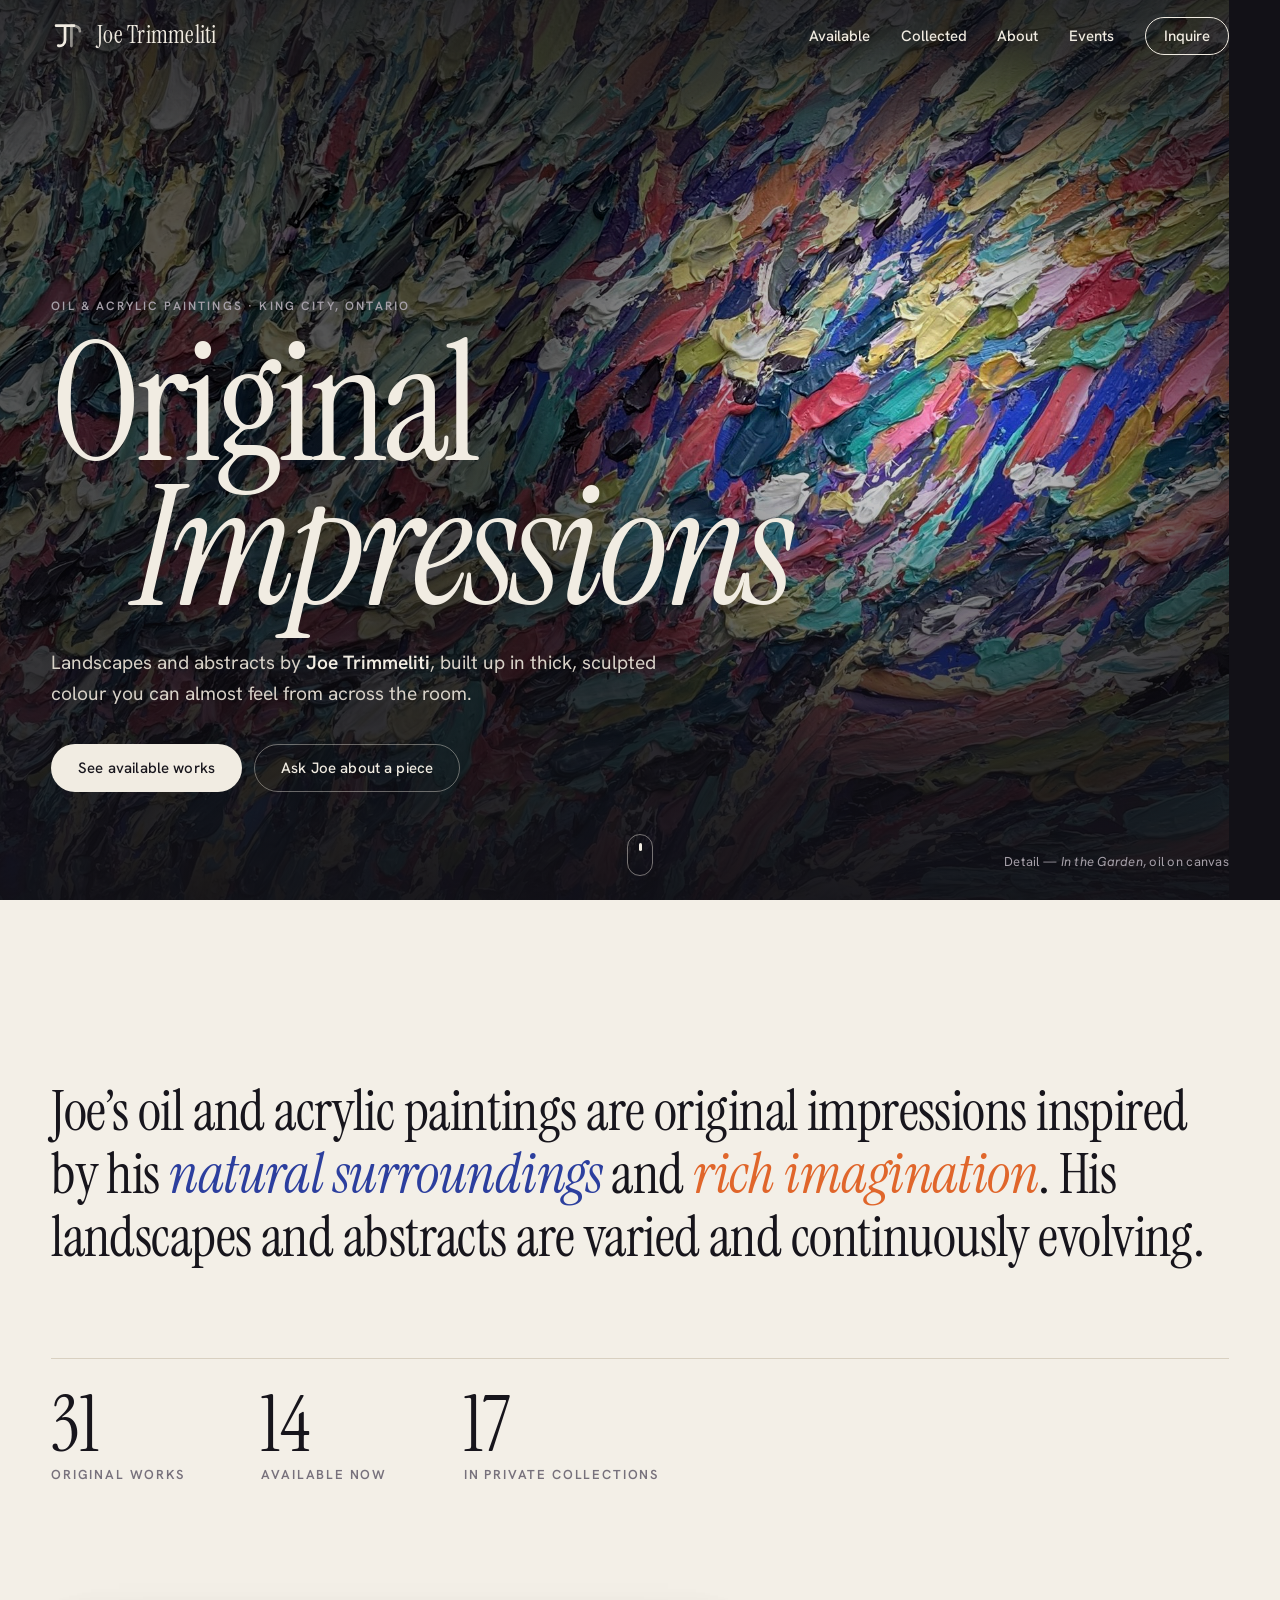
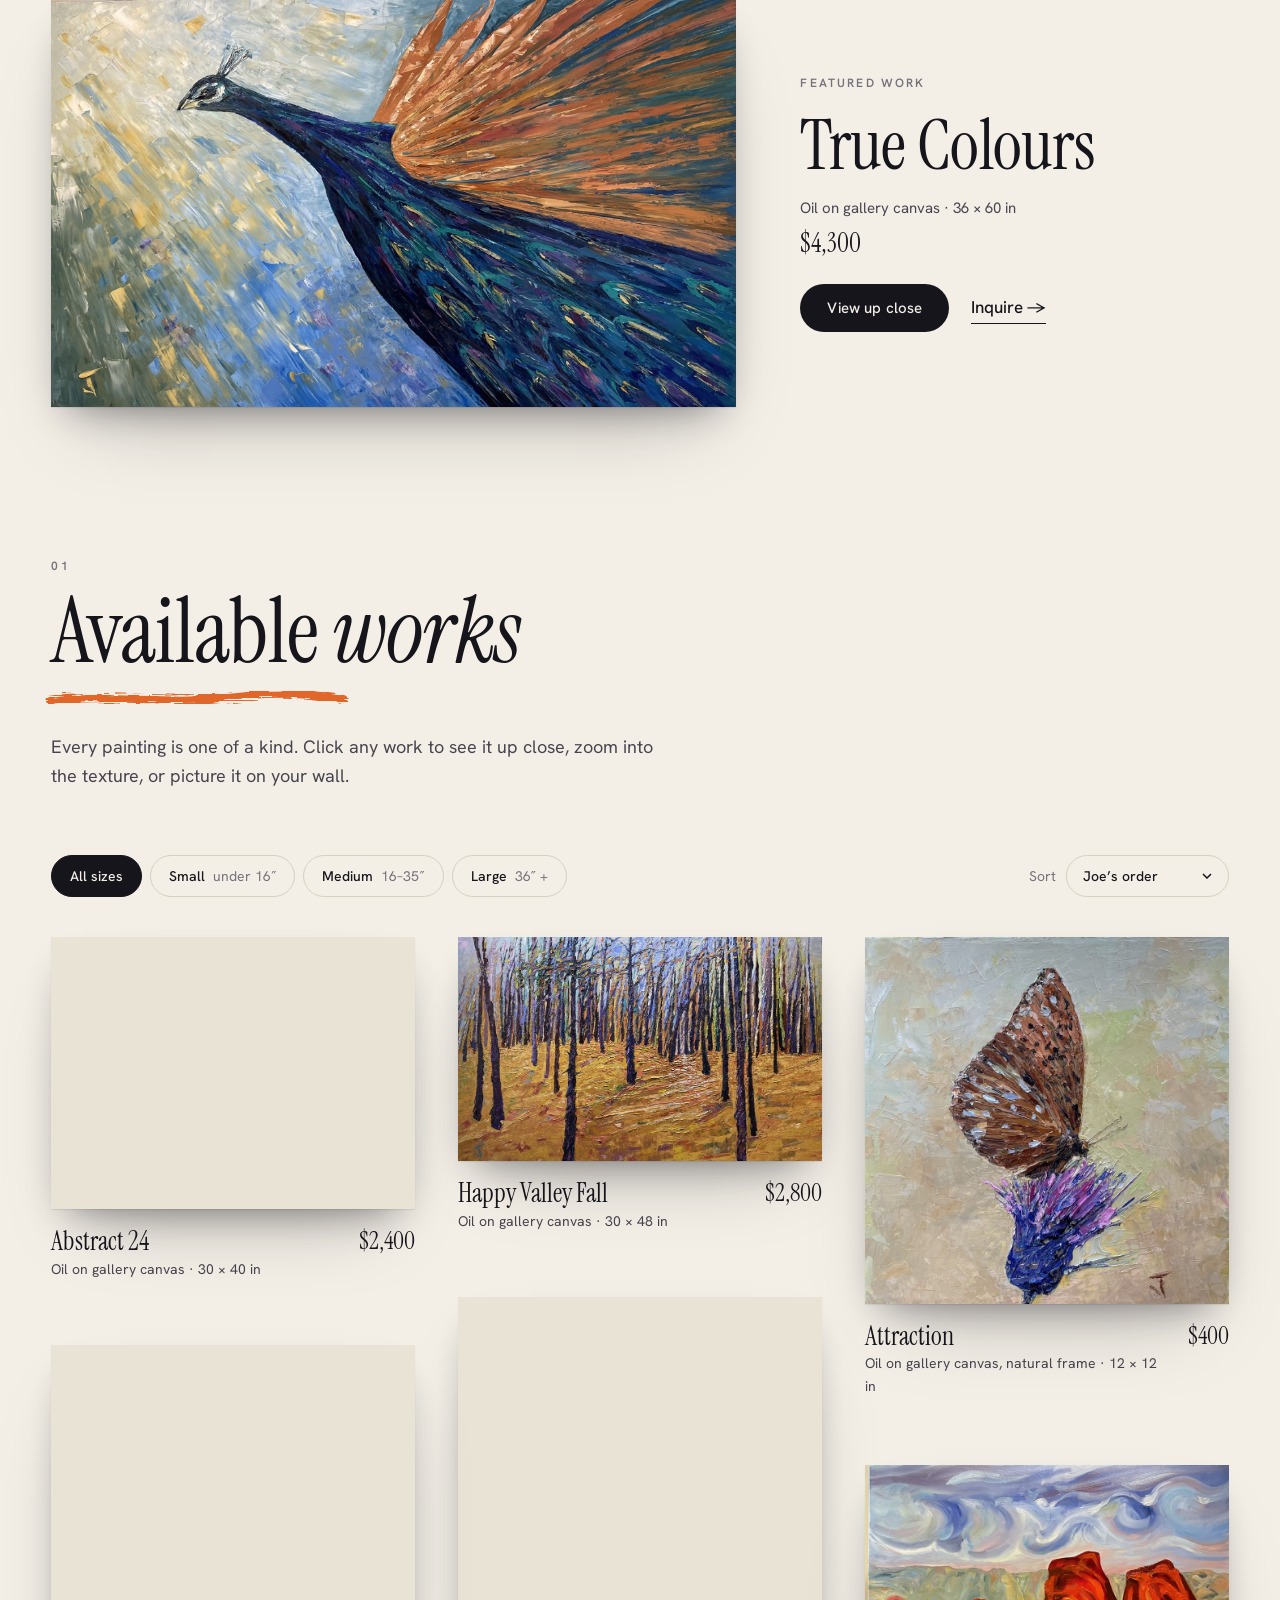
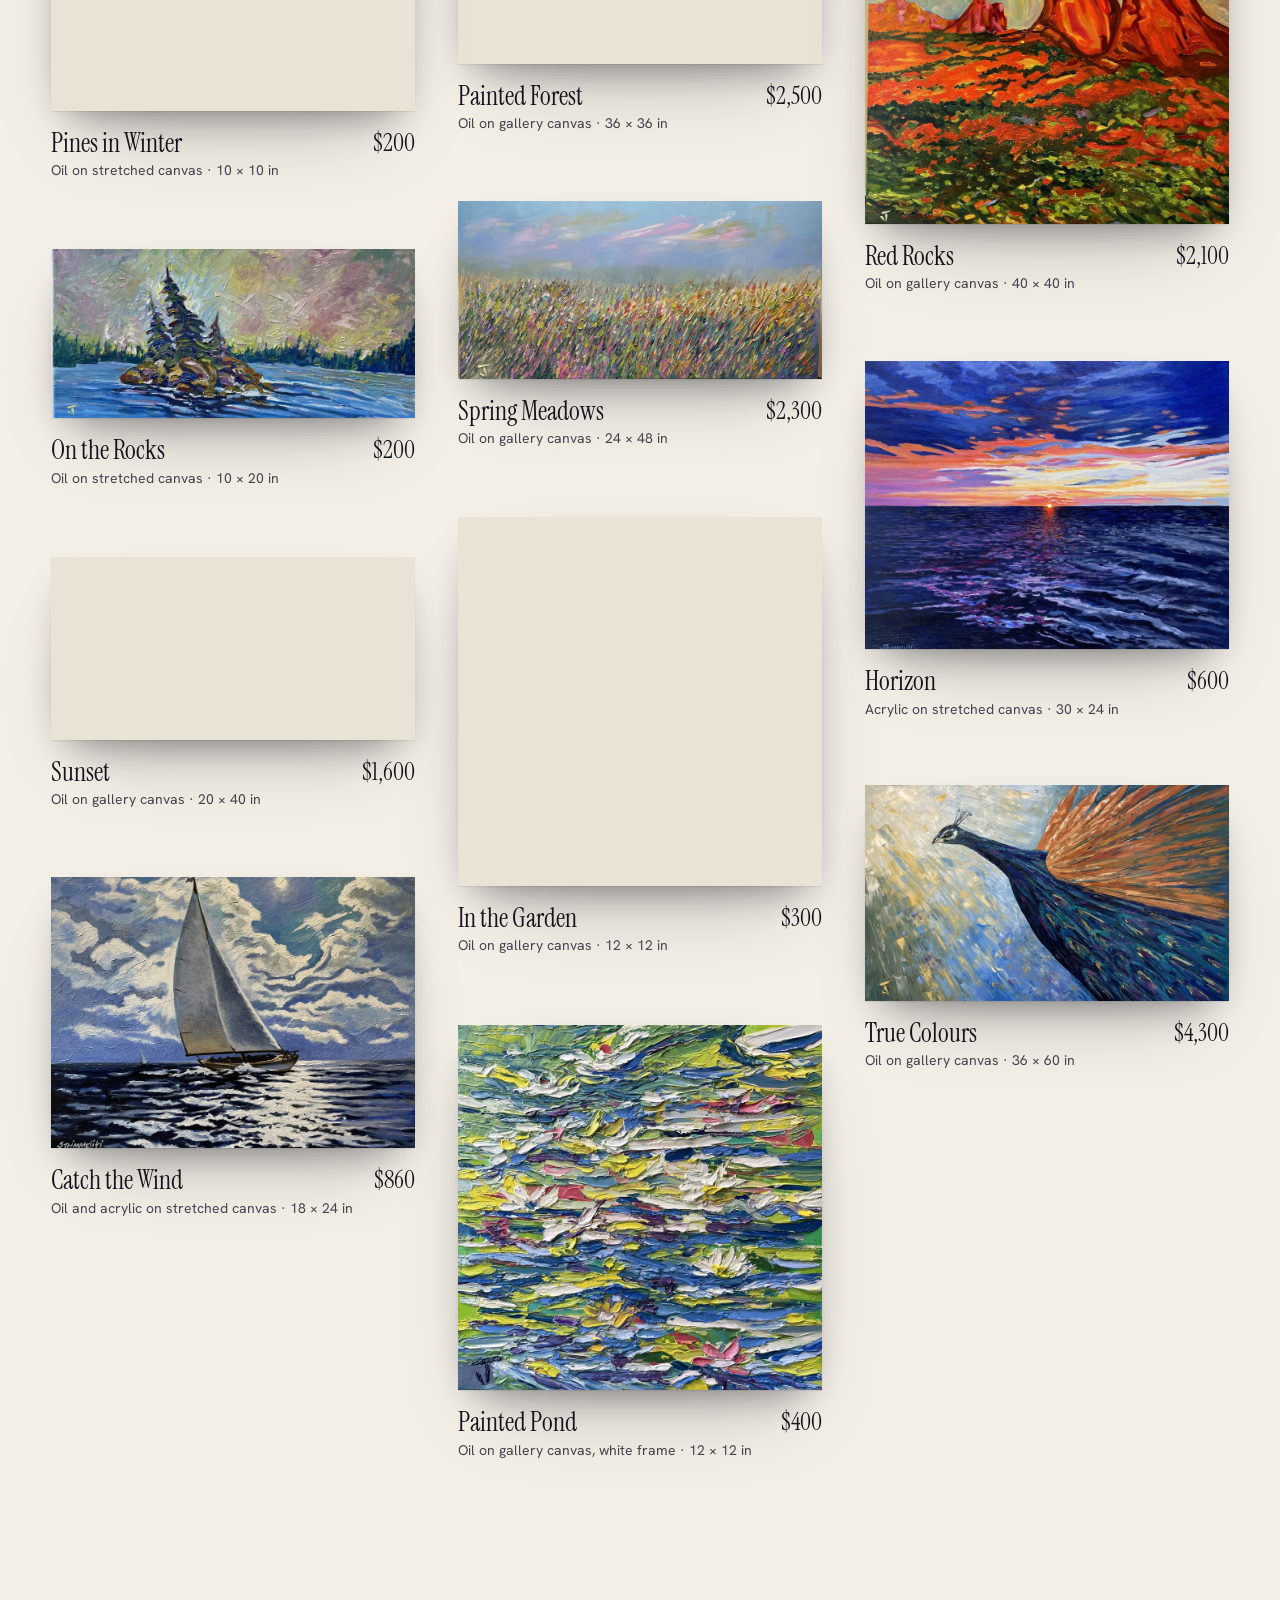
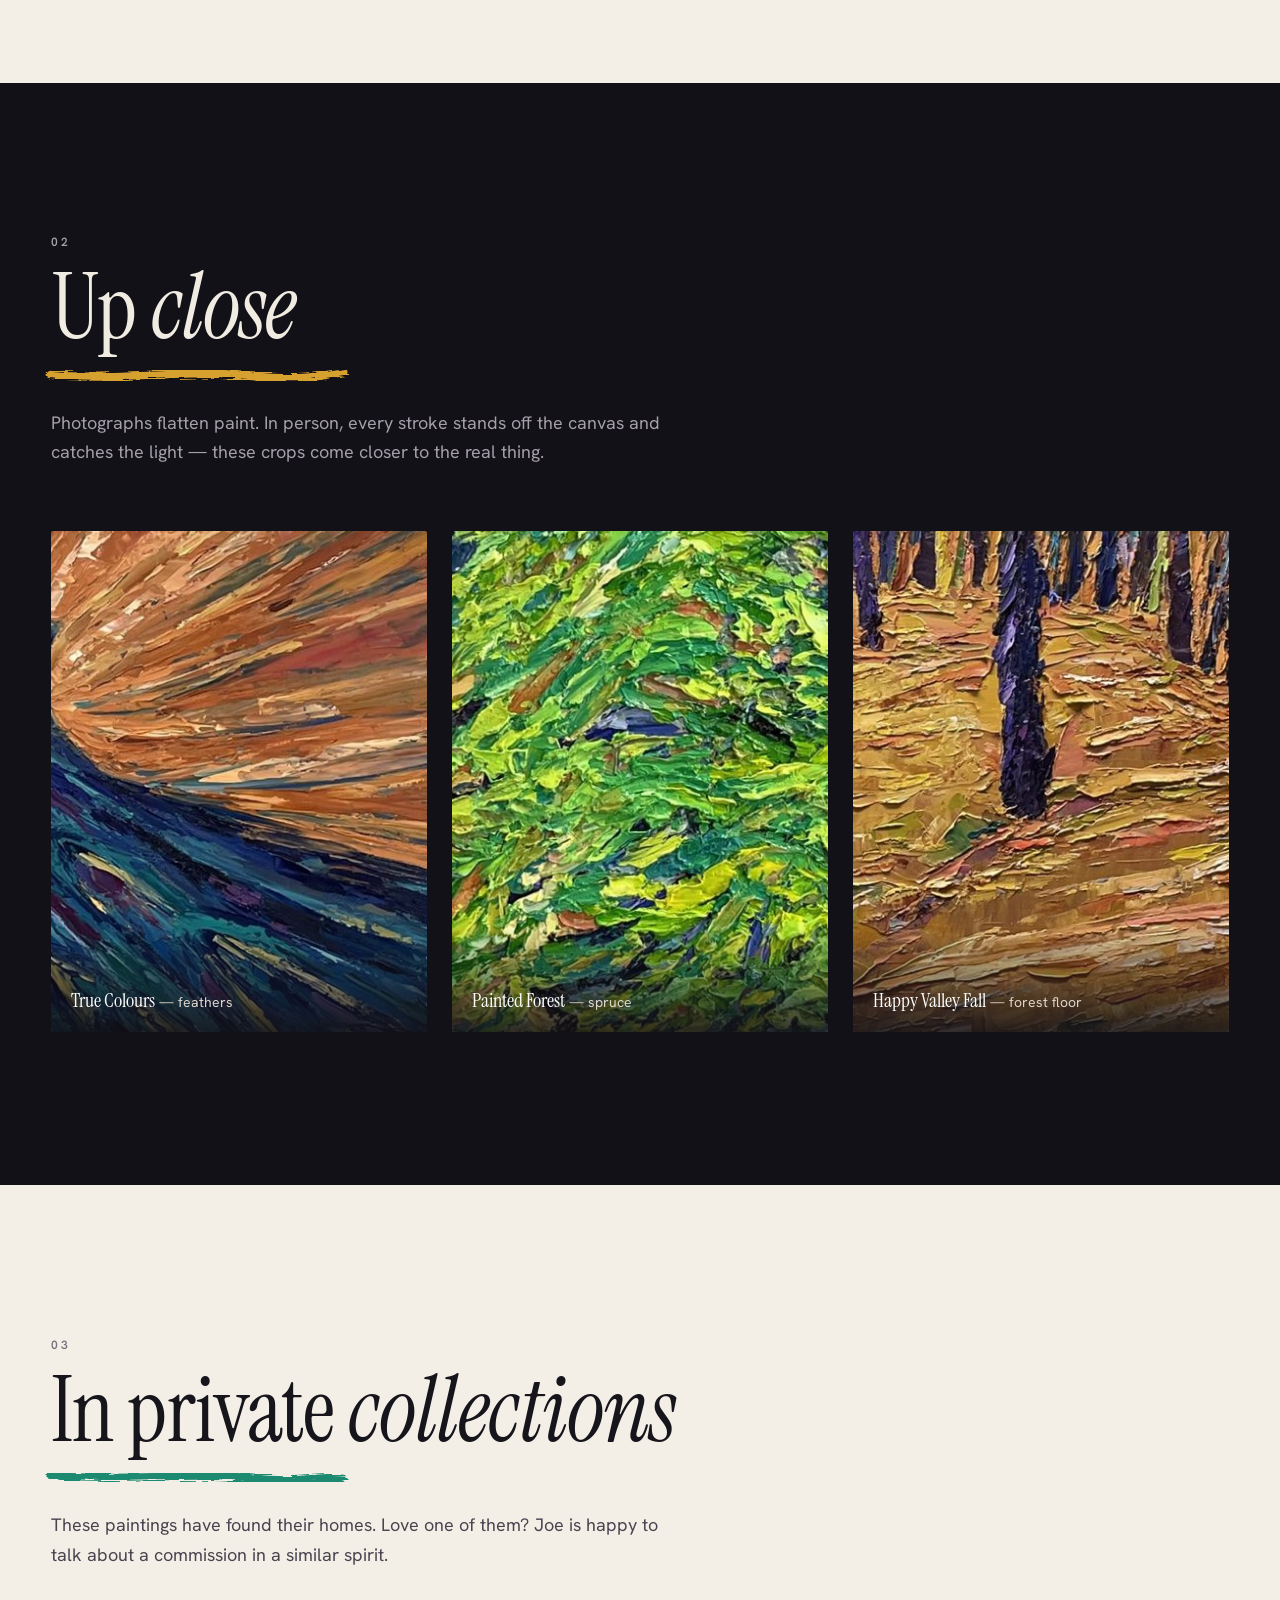
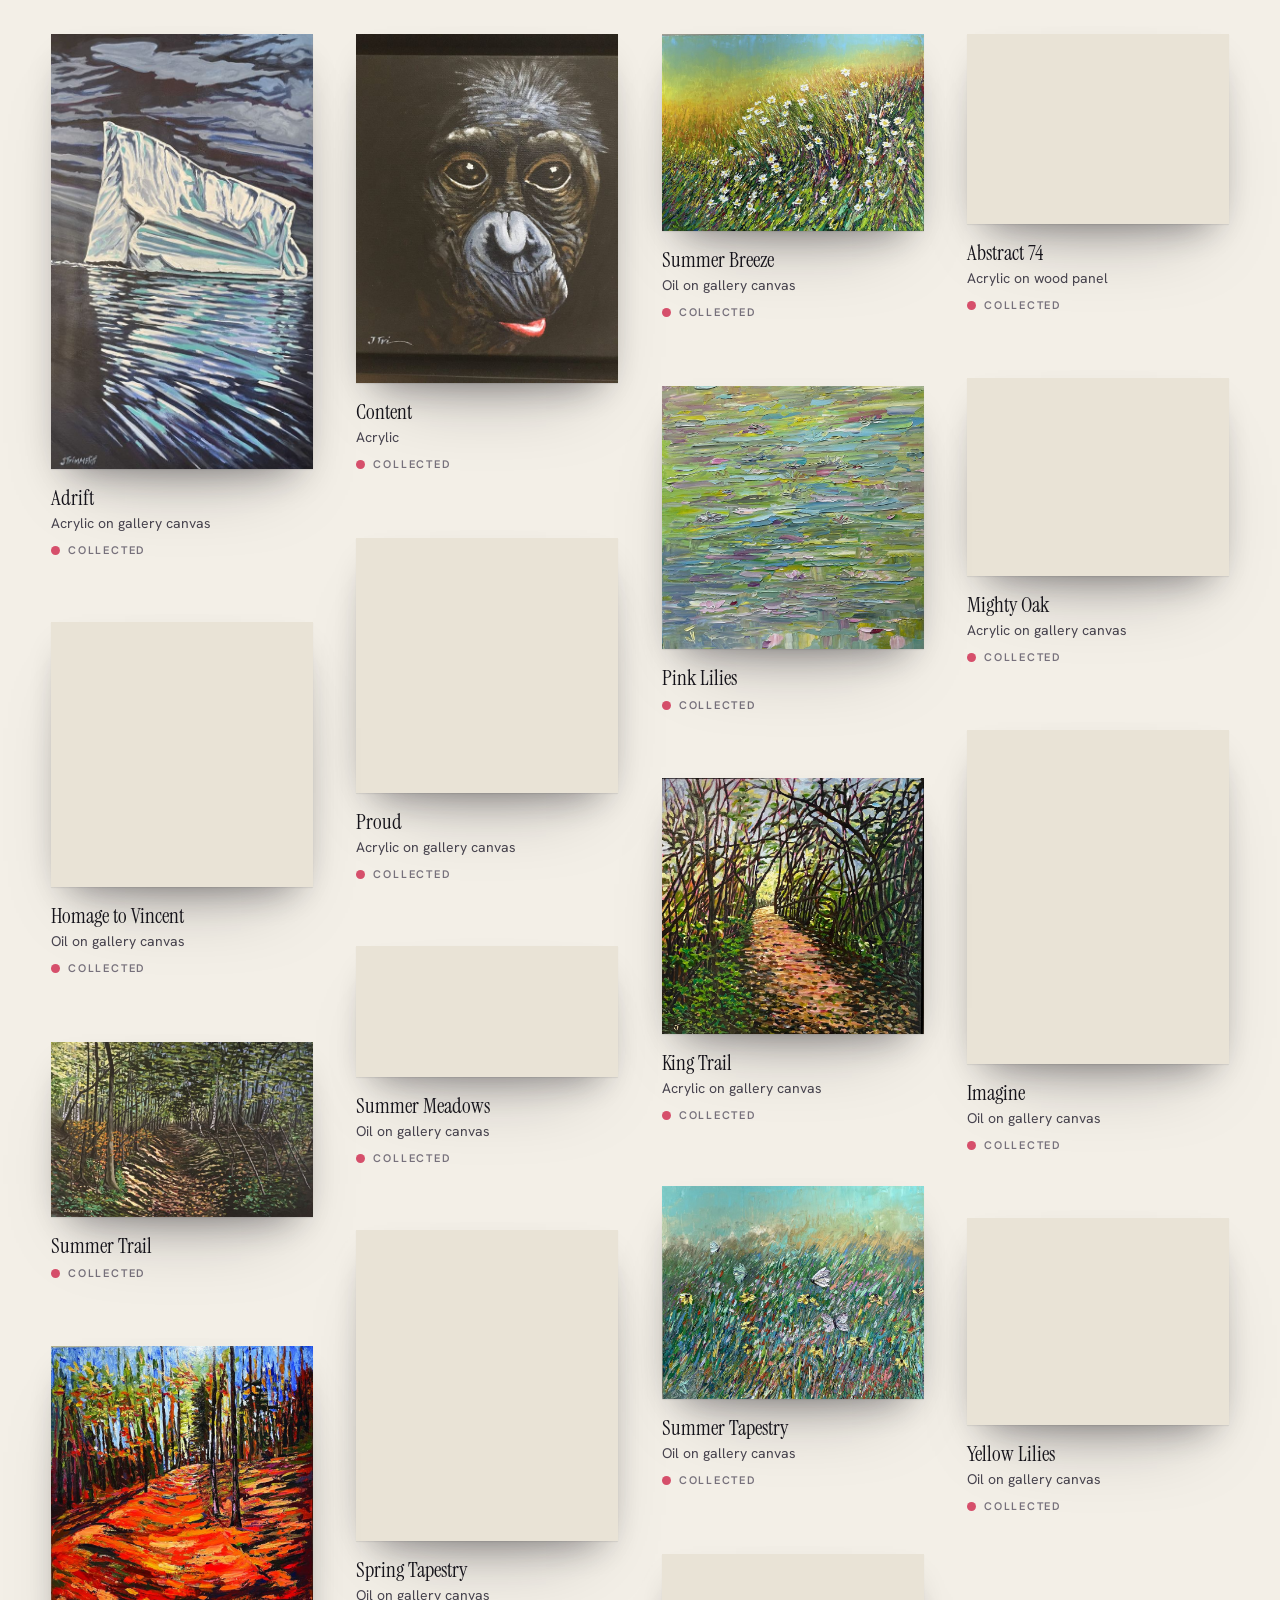
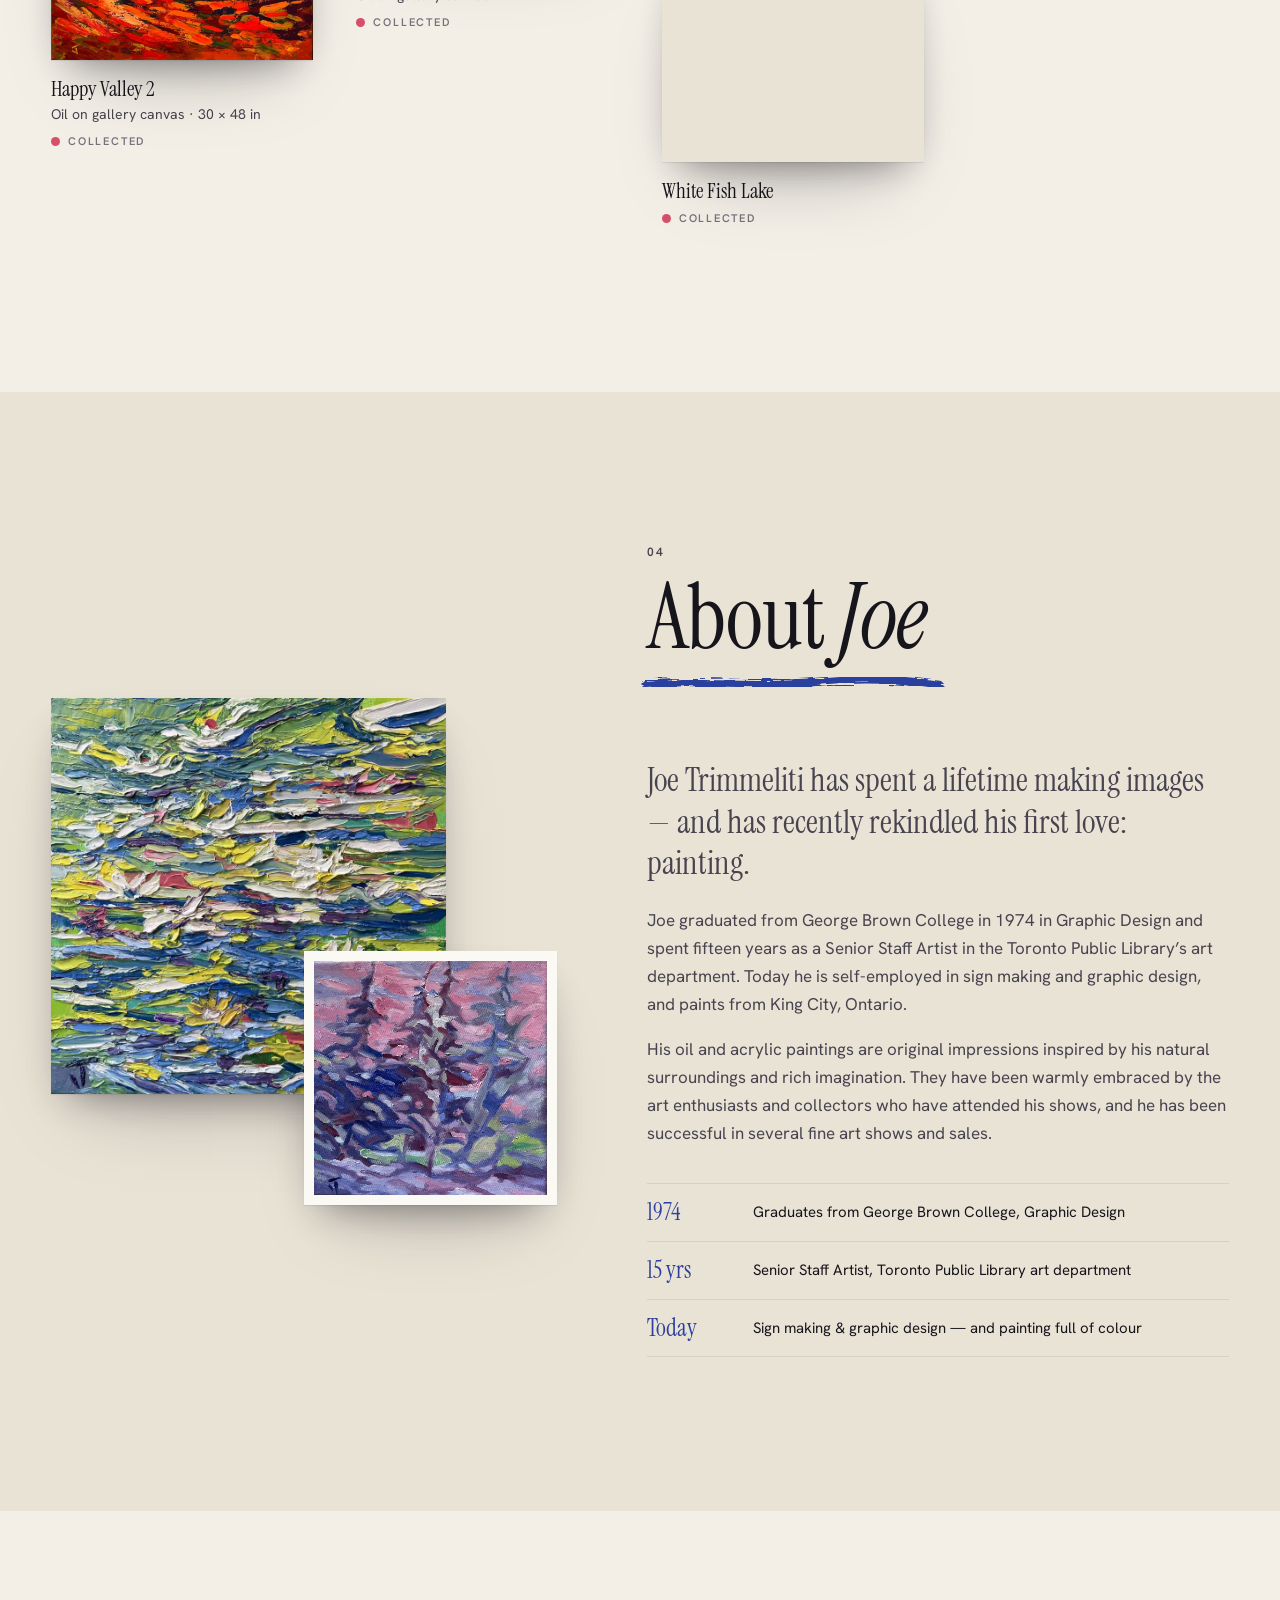
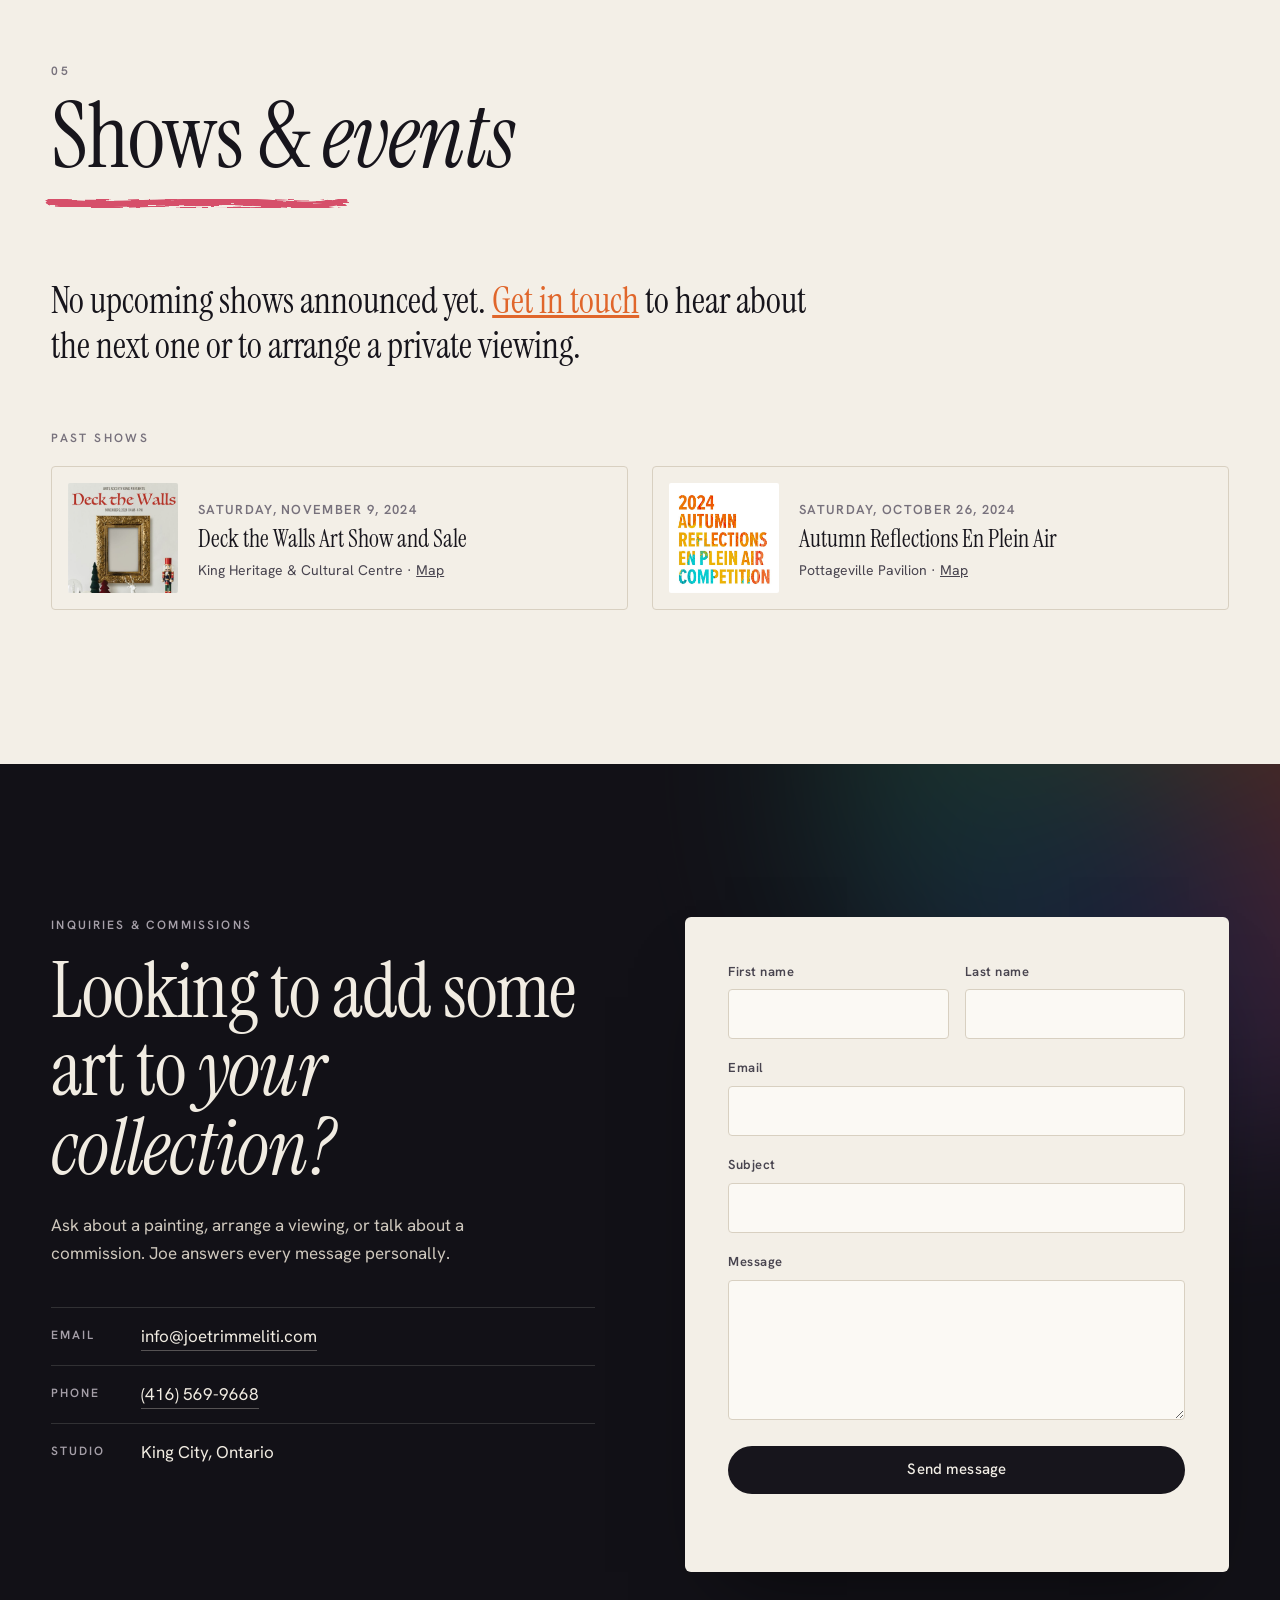
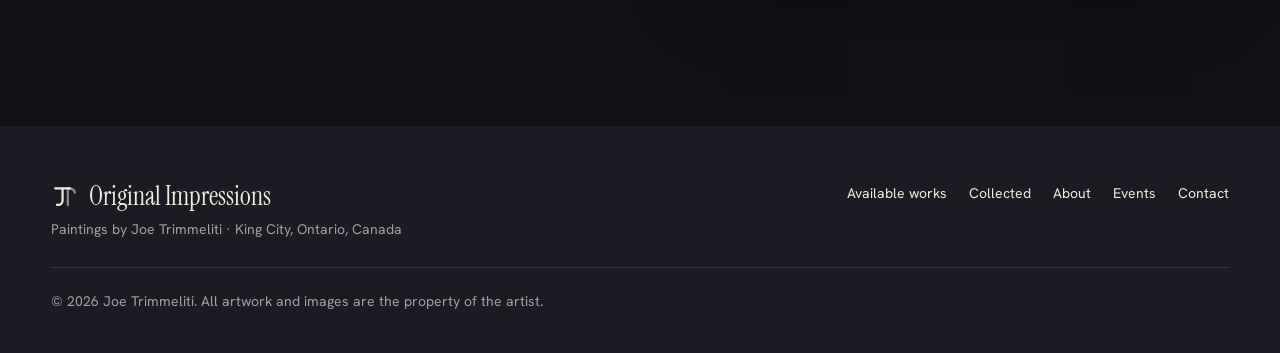
==== commit bd0068ed: "Add "Your wall" preview: visitors place a painting on a photo of their own wall The photo stays in t" ====
--- a/index.html
+++ b/index.html
@@ -321,6 +321,30 @@
         <p class="room-note">Shown to scale above an 84″ sofa.</p>
       </div>
     </div>
+    <div class="lb-view lb-view-mine" hidden>
+      <div class="mywall">
+        <label class="mywall-drop">
+          <input type="file" accept="image/*" class="mywall-file">
+          <svg viewBox="0 0 48 48" aria-hidden="true"><rect x="5" y="9" width="38" height="30" rx="3" fill="none" stroke="currentColor" stroke-width="2"/><rect x="17" y="16" width="14" height="11" fill="none" stroke="currentColor" stroke-width="2"/><path d="M5 33h38" stroke="currentColor" stroke-width="2"/></svg>
+          <b>Upload a photo of your wall</b>
+          <span>Stand back and shoot the wall straight on. Your photo stays on your device. It is never uploaded.</span>
+        </label>
+        <div class="mywall-work" hidden>
+          <div class="mywall-stage">
+            <img class="mywall-photo" alt="Your wall">
+            <img class="mywall-art" alt="" draggable="false">
+          </div>
+          <div class="mywall-controls">
+            <label class="mywall-ft">Wall width in photo <input type="number" min="2" max="60" step="0.5" value="10" inputmode="decimal"> ft</label>
+            <label class="mywall-size">Size <input type="range" min="3" max="95" step="0.5" value="30"></label>
+            <div class="mywall-btns">
+              <button type="button" class="mywall-change">New photo</button>
+              <button type="button" class="mywall-save">Save image</button>
+            </div>
+          </div>
+        </div>
+      </div>
+    </div>
   </div>
   <aside class="lb-label">
     <p class="lb-count"></p>
@@ -332,6 +356,7 @@
       <div class="lb-toggle" role="group" aria-label="View">
         <button type="button" class="is-on" data-view="art">Painting</button>
         <button type="button" data-view="room">On a wall</button>
+        <button type="button" data-view="mine">Your wall</button>
       </div>
     </div>
     <p class="lb-hint">Click the painting to zoom into the paint.</p>
--- a/css/site.css
+++ b/css/site.css
@@ -432,7 +432,7 @@
 .lb-label .label-meta { color: #cfc8bd; }
 .lb-label .label-price.is-sold { color: var(--on-night-muted); }
 .lb-actions { margin-top: 32px; display: grid; gap: 14px; }
-.lb-toggle { display: grid; grid-template-columns: 1fr 1fr; border: 1px solid rgba(241,236,226,.25); border-radius: 999px; padding: 4px; }
+.lb-toggle { display: grid; grid-template-columns: repeat(3, 1fr); border: 1px solid rgba(241,236,226,.25); border-radius: 999px; padding: 4px; }
 .lb-toggle button { min-height: 40px; border: 0; background: none; border-radius: 999px; font-size: 14px; font-weight: 500; color: var(--on-night-muted); }
 .lb-toggle button.is-on { background: rgba(241,236,226,.14); color: var(--on-night); }
 .lb-toggle button:disabled { opacity: .35; cursor: not-allowed; }
@@ -459,6 +459,37 @@
 .room-art { position: absolute; left: 50%; transform: translateX(-50%); box-shadow: 0 2px 2px rgba(0,0,0,.15), 0 22px 30px -14px rgba(0,0,0,.45); }
 .room-sofa { position: absolute; left: 50%; transform: translateX(-50%); bottom: 12%; height: auto; z-index: 1; }
 .room-note { text-align: center; color: var(--on-night-muted); font-size: 13px; margin: 14px 0 0; }
+
+/* your wall: visitor's own photo with the painting placed on it */
+.mywall [hidden] { display: none !important; }
+.mywall { width: 100%; height: 100%; display: grid; place-items: center; min-height: 0; }
+.mywall-drop {
+  position: relative; display: grid; justify-items: center; gap: 10px; text-align: center; cursor: pointer;
+  width: min(520px, 100%); padding: 48px 28px; border: 1.5px dashed rgba(241,236,226,.35); border-radius: 8px;
+  background: rgba(18,17,23,.4); transition: border-color .2s, background-color .2s;
+}
+.mywall-drop:hover, .mywall-drop.is-over { border-color: var(--on-night); background: rgba(18,17,23,.6); }
+.mywall-drop input { position: absolute; inset: 0; opacity: 0; cursor: pointer; }
+.mywall-drop svg { width: 48px; height: 48px; color: var(--on-night-muted); }
+.mywall-drop b { font: 400 28px/1.1 var(--serif); }
+.mywall-drop span { font-size: 14px; color: var(--on-night-muted); max-width: 30em; }
+.mywall-drop .is-err { color: #ff9cae; }
+.mywall-work { display: grid; justify-items: center; gap: 14px; width: 100%; min-height: 0; }
+.mywall-stage { position: relative; line-height: 0; touch-action: none; user-select: none; -webkit-user-select: none; box-shadow: 0 40px 90px -30px rgba(0,0,0,.8); }
+.mywall-photo { max-width: 100%; max-height: calc(100vh - 200px); width: auto; height: auto; }
+.mywall-art {
+  position: absolute; transform: translate(-50%, -50%); cursor: grab; touch-action: none;
+  box-shadow: 0 2px 2px rgba(0,0,0,.2), 0 18px 28px -12px rgba(0,0,0,.55);
+}
+.mywall-art.is-dragging { cursor: grabbing; outline: 2px solid rgba(255,255,255,.7); outline-offset: 3px; }
+.mywall-controls { display: flex; flex-wrap: wrap; justify-content: center; align-items: center; gap: 10px 22px; font-size: 14px; color: #cfc8bd; }
+.mywall-controls label { display: inline-flex; align-items: center; gap: 8px; }
+.mywall-ft input { width: 64px; min-height: 36px; padding: 0 8px; border-radius: 6px; border: 1px solid rgba(241,236,226,.3); background: rgba(18,17,23,.6); color: var(--on-night); font: 500 15px var(--sans); }
+.mywall-size input { width: 130px; accent-color: var(--cadmium); }
+.mywall-btns { display: flex; gap: 8px; }
+.mywall-btns button { min-height: 36px; padding: 0 16px; border-radius: 999px; border: 1px solid rgba(241,236,226,.3); background: none; color: var(--on-night); font-size: 14px; font-weight: 500; }
+.mywall-btns button:hover { border-color: var(--on-night); }
+.mywall-btns .mywall-save { background: var(--on-night); color: var(--ink); border-color: var(--on-night); }
 
 @media (max-width: 900px) {
   .lightbox { grid-template-columns: 1fr; grid-template-rows: minmax(0, 1fr) auto; }
@@ -469,6 +500,11 @@
   .lb-count { margin-bottom: 8px; }
   .lb-actions { margin-top: 18px; grid-template-columns: 1fr; }
   .lb-hint { display: none; }
+  .mywall-photo { max-height: calc(100svh - 430px); }
+  .mywall-drop { padding: 28px 18px; }
+  .mywall-drop b { font-size: 22px; }
+  .mywall-controls { gap: 8px 14px; font-size: 13px; }
+  .lb-toggle button { font-size: 13px; }
   .lb-nav { top: auto; bottom: auto; top: 40%; }
   .lb-next { right: 10px; }
   .lb-prev { left: 10px; }
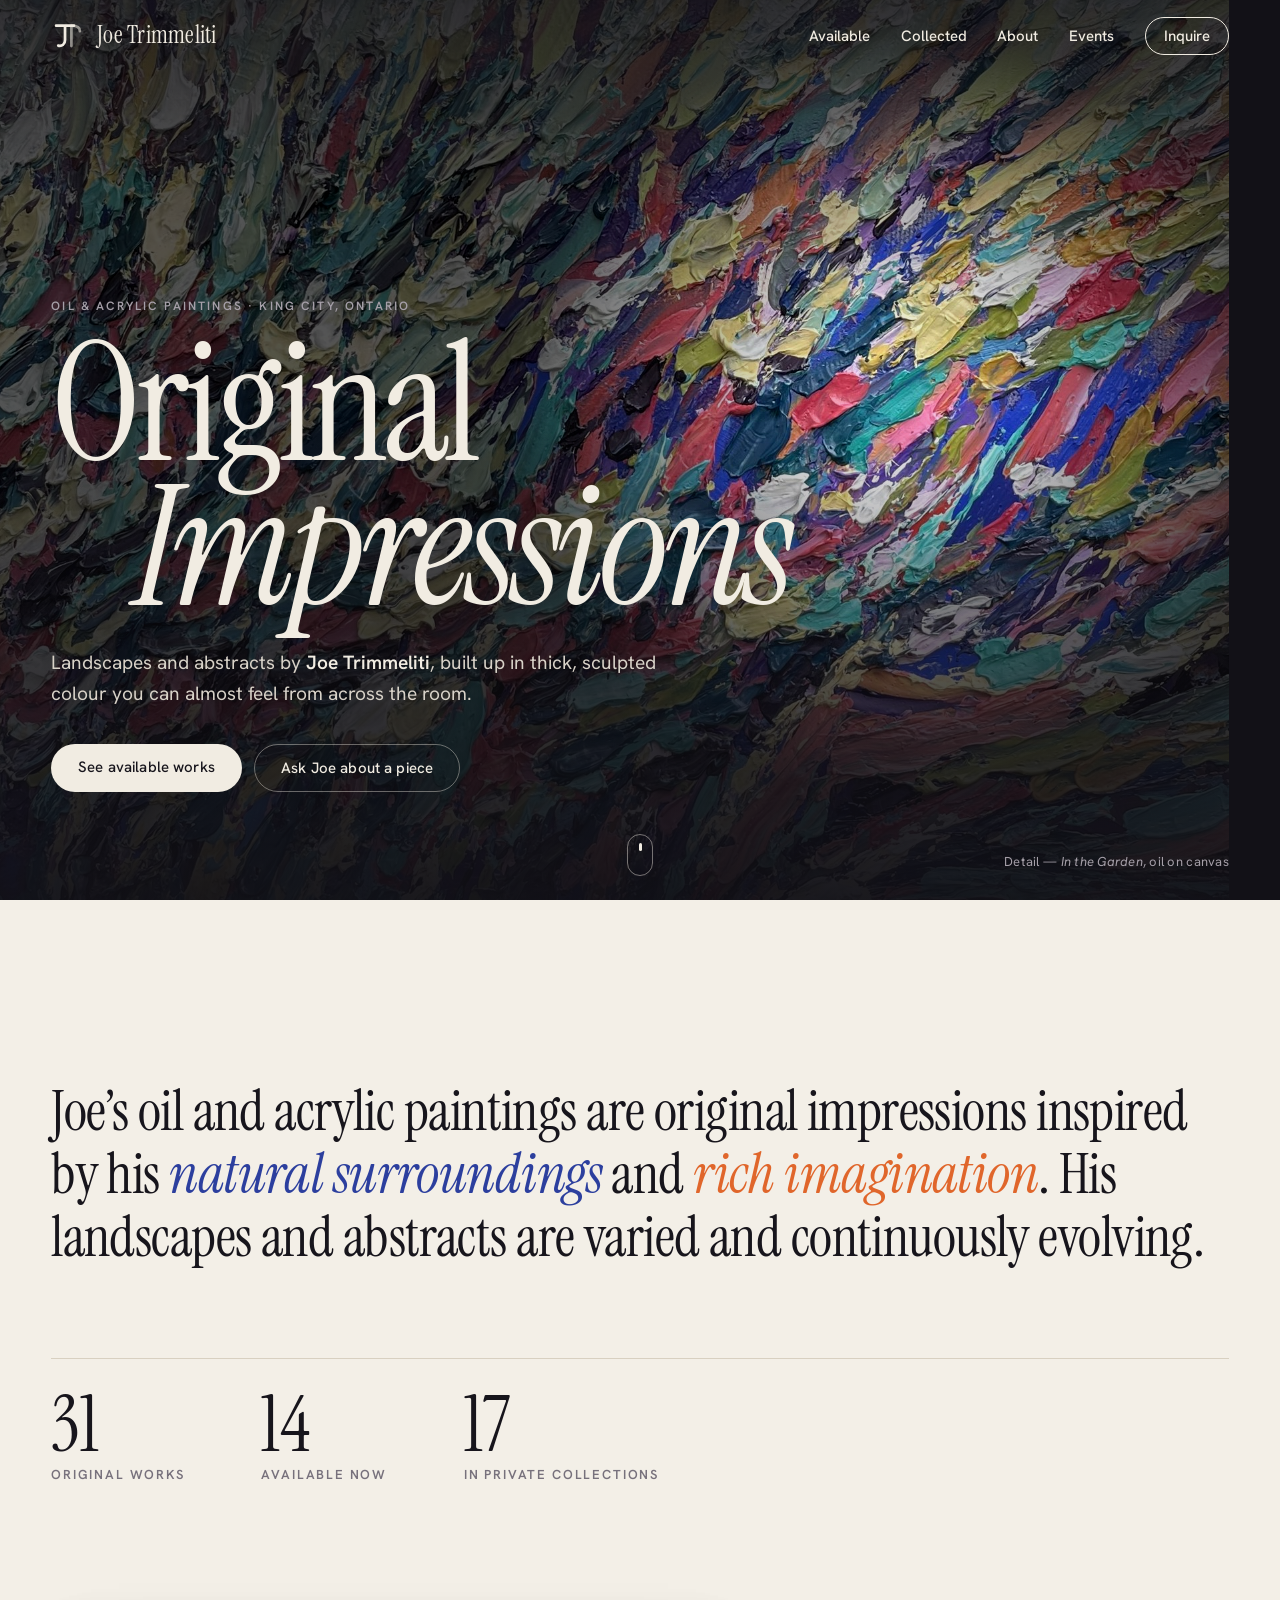
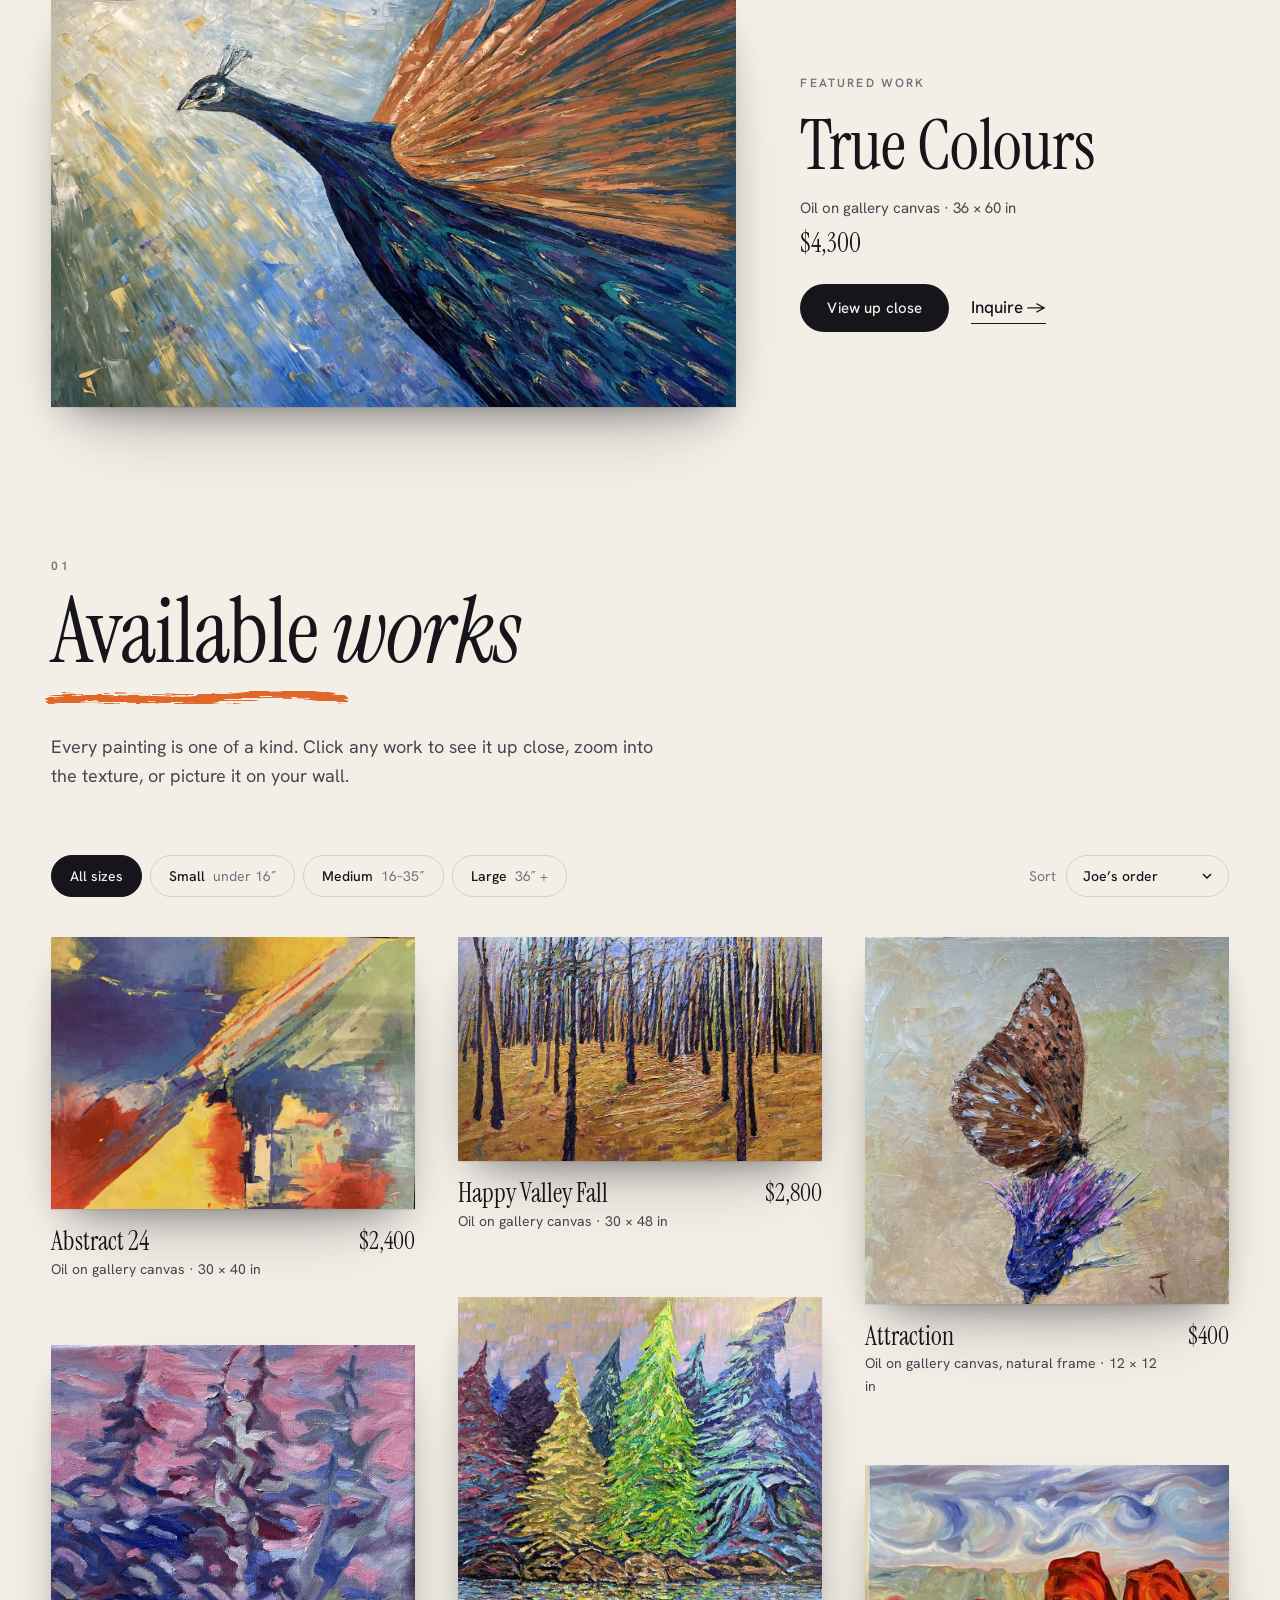
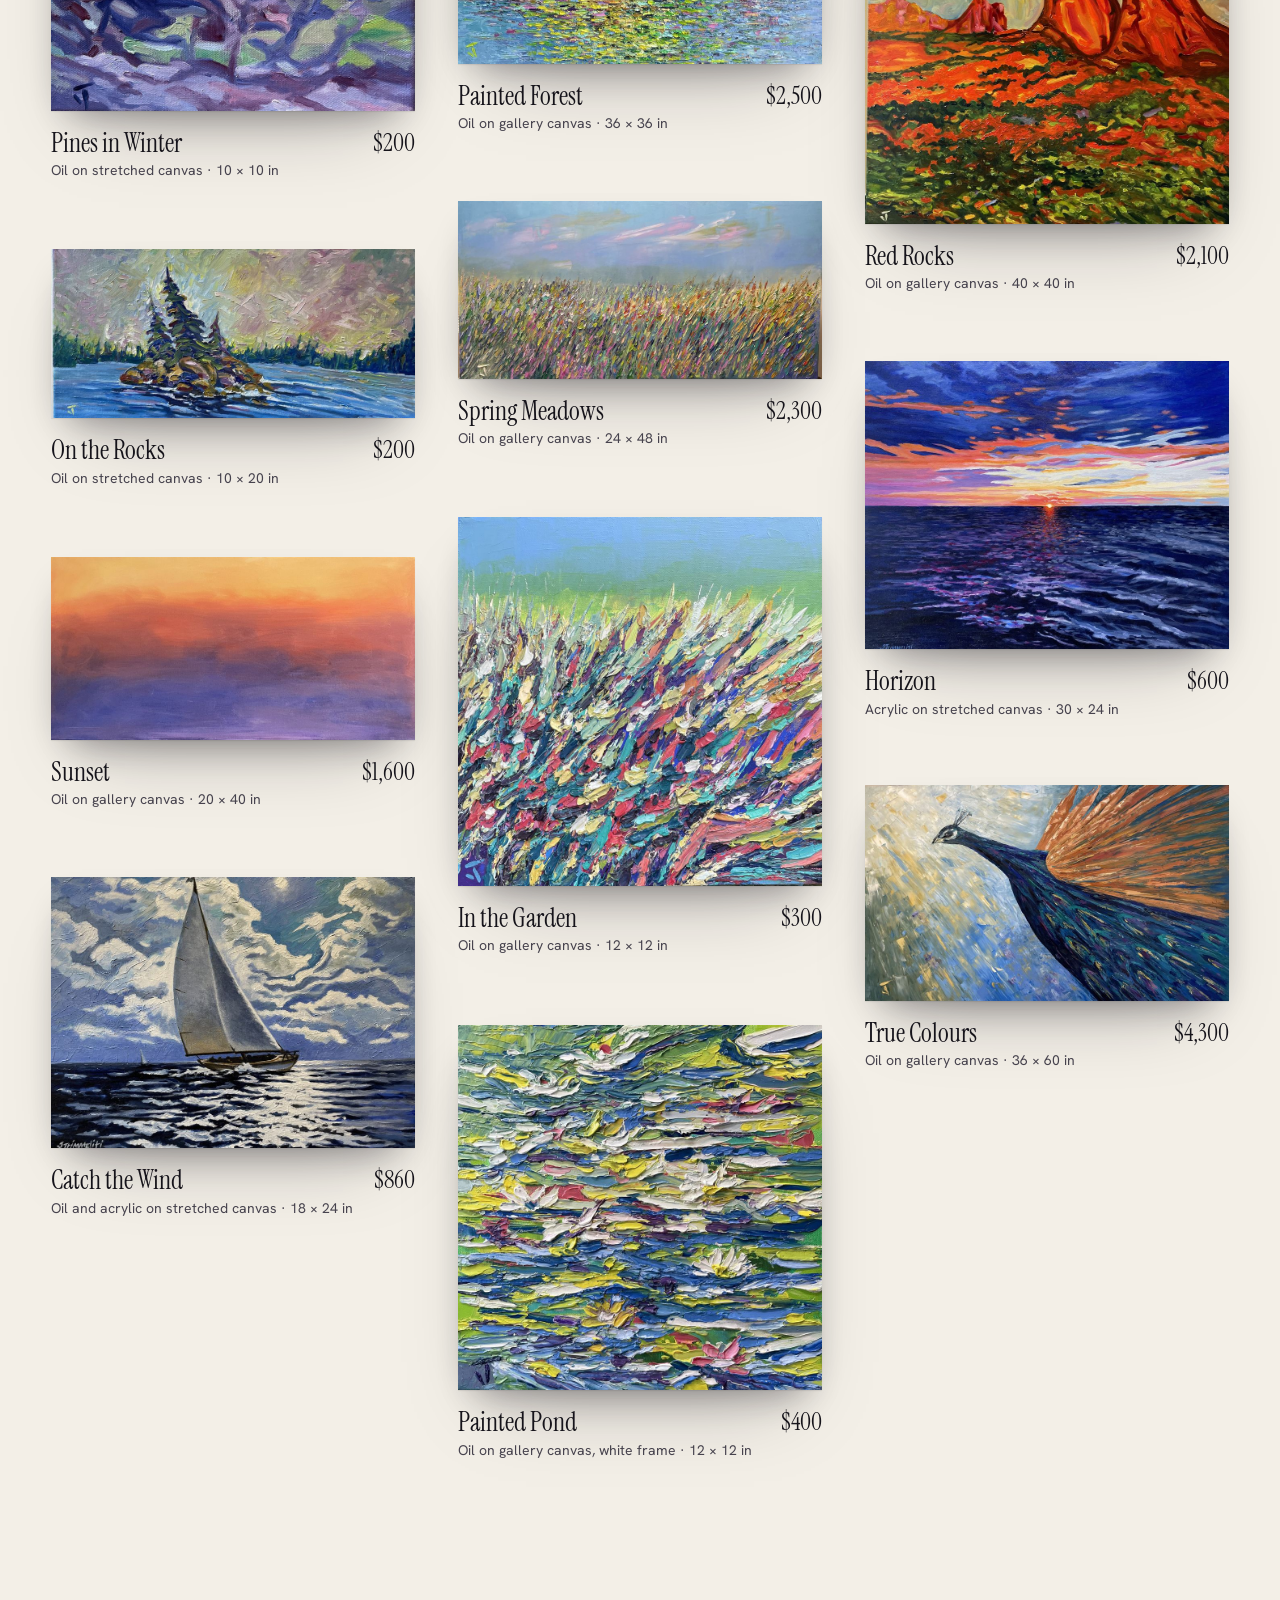
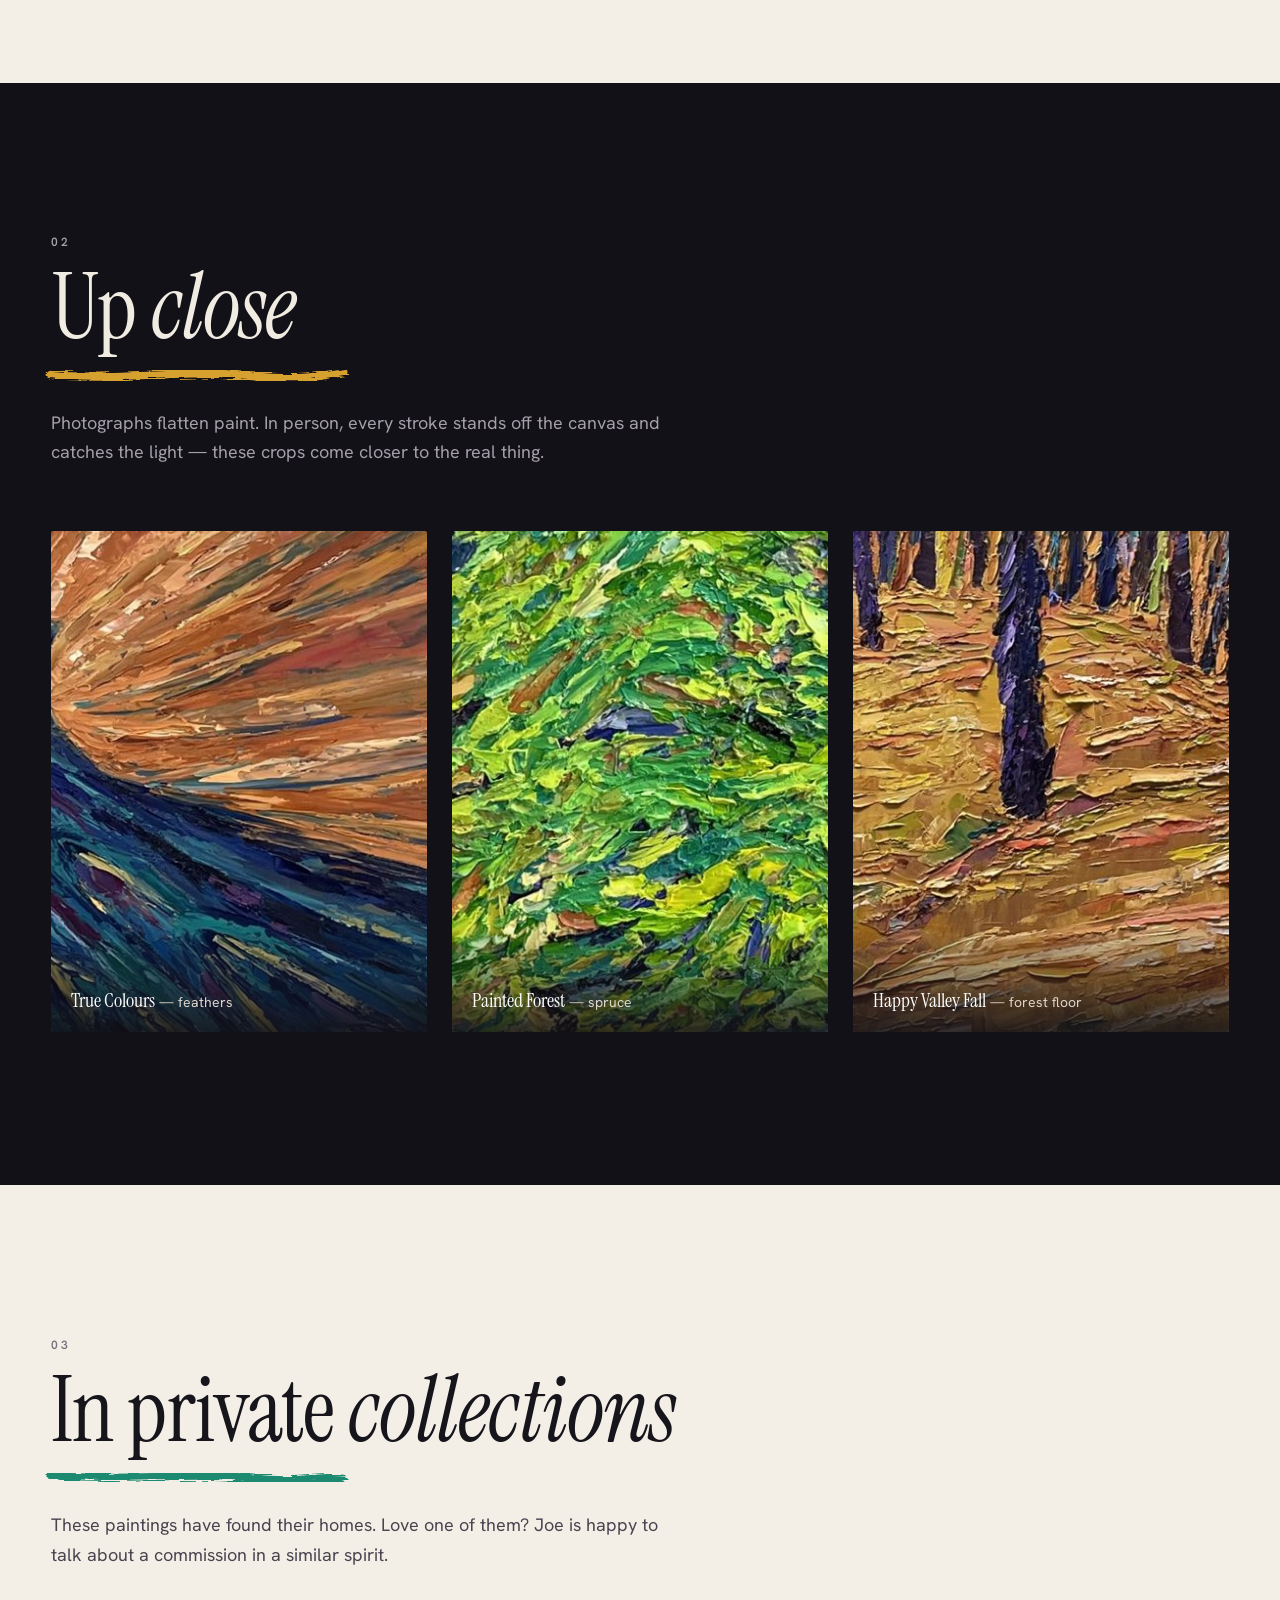
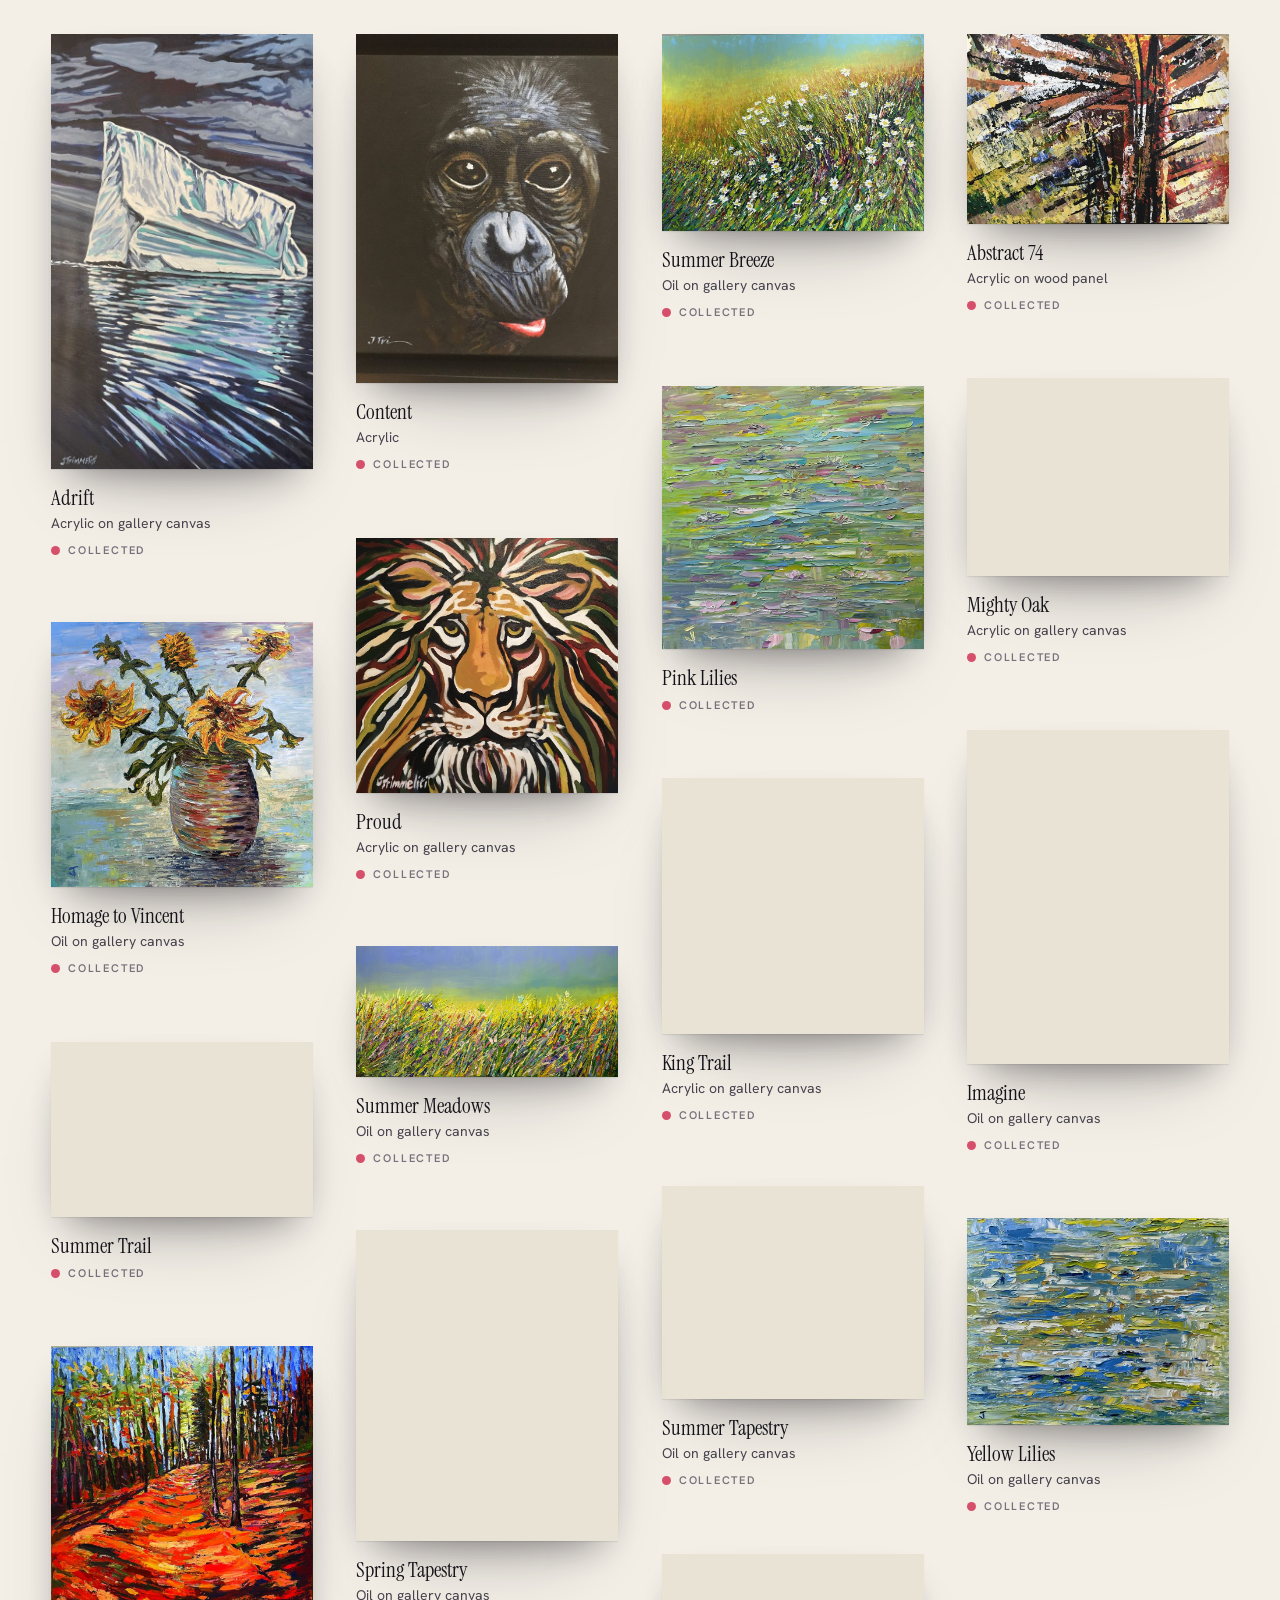
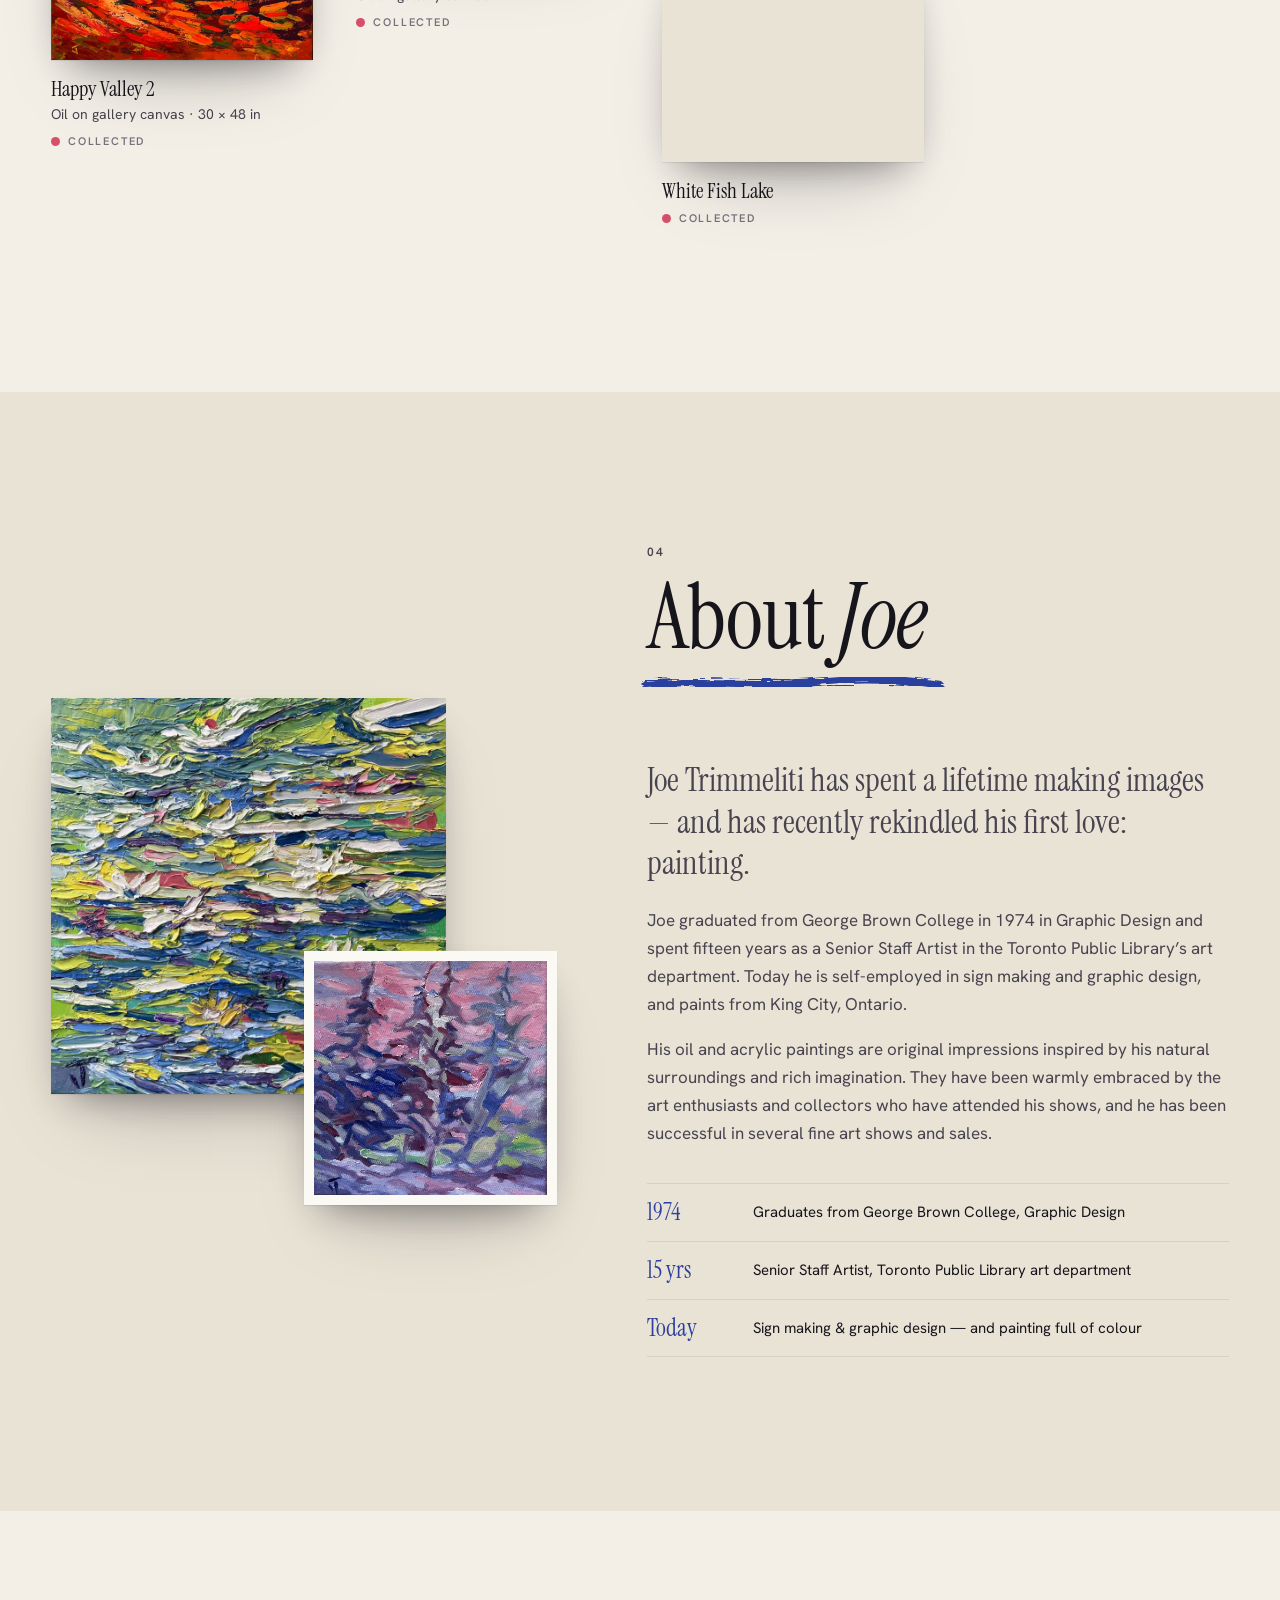
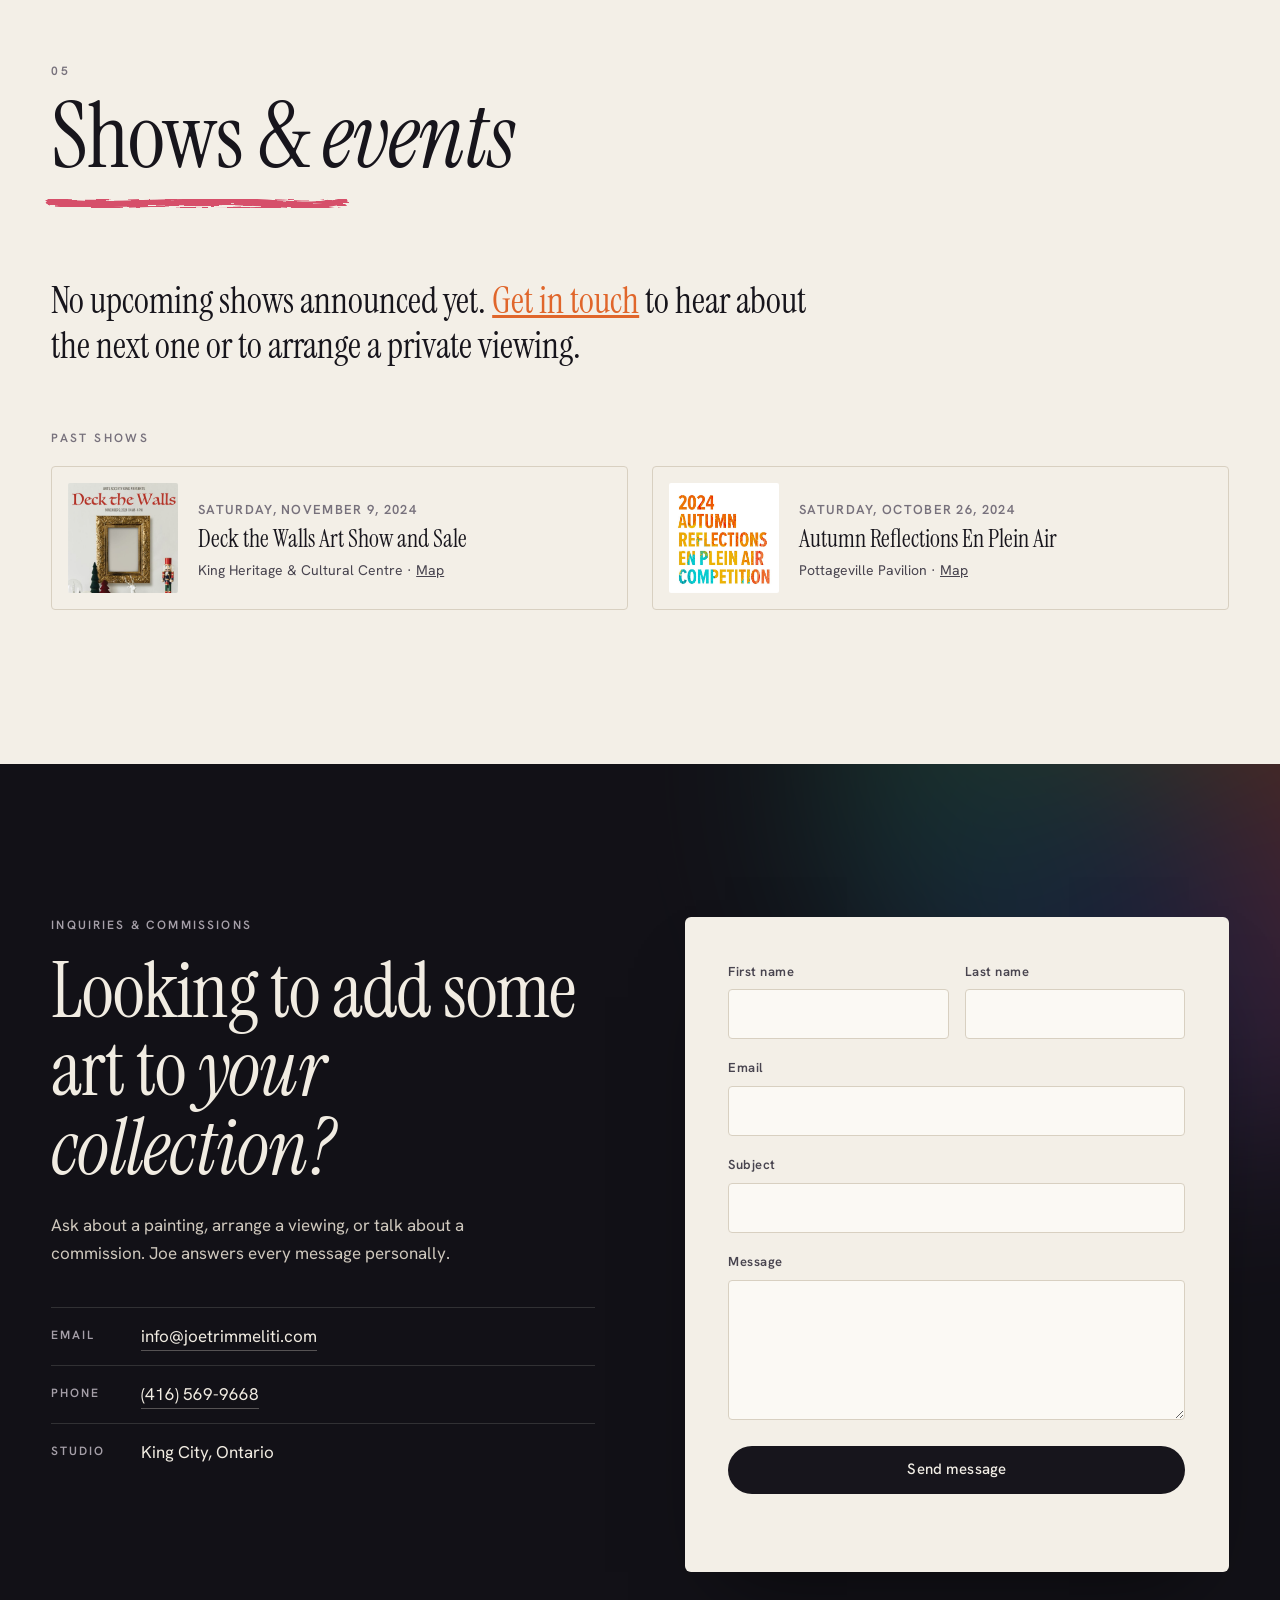
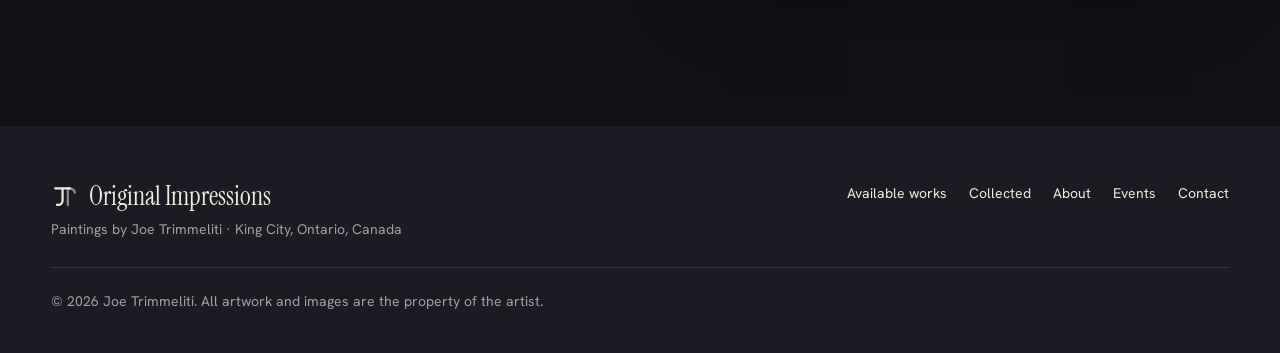
==== commit d5281d86: "Fix Your wall on desktop: version asset URLs and accept dropped photos Browsers could pair the new p" ====
--- a/index.html
+++ b/index.html
@@ -33,7 +33,7 @@
 <link rel="preconnect" href="https://fonts.gstatic.com" crossorigin>
 <link href="https://fonts.googleapis.com/css2?family=Hanken+Grotesk:wght@400;500;600&family=Instrument+Serif:ital@0;1&display=swap" rel="stylesheet">
 <link rel="preload" as="image" href="img/art/full/_banner.jpg" fetchpriority="high">
-<link rel="stylesheet" href="css/site.css">
+<link rel="stylesheet" href="css/site.css?v=3">
 
 <script type="application/ld+json">
 {
@@ -363,6 +363,6 @@
   </aside>
 </div>
 
-<script src="js/site.js" defer></script>
+<script src="js/site.js?v=3" defer></script>
 </body>
 </html>
--- a/css/site.css
+++ b/css/site.css
@@ -501,7 +501,7 @@
   .lb-actions { margin-top: 18px; grid-template-columns: 1fr; }
   .lb-hint { display: none; }
   .mywall-photo { max-height: calc(100svh - 430px); }
-  .mywall-drop { padding: 28px 18px; }
+  .mywall-drop { padding: 28px 18px; width: calc(100% - 112px); } /* clear the prev/next arrows */
   .mywall-drop b { font-size: 22px; }
   .mywall-controls { gap: 8px 14px; font-size: 13px; }
   .lb-toggle button { font-size: 13px; }
